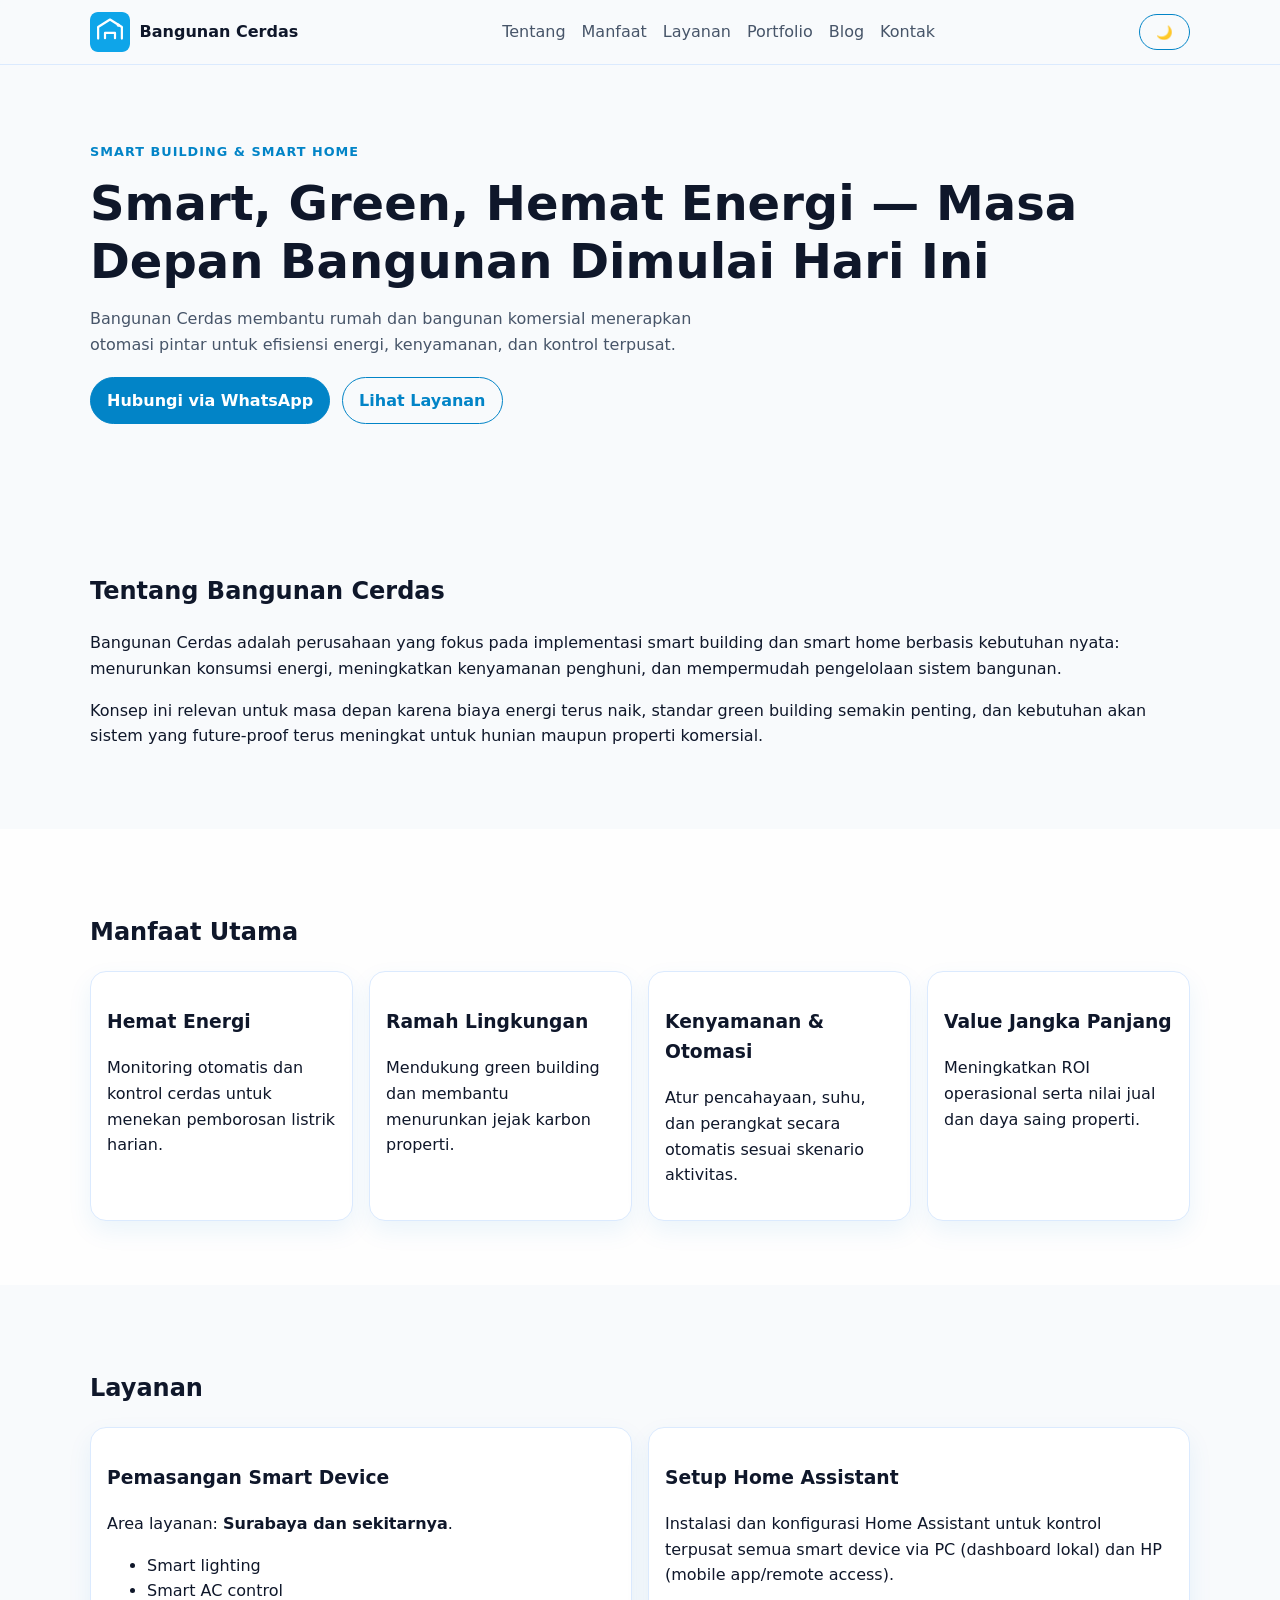
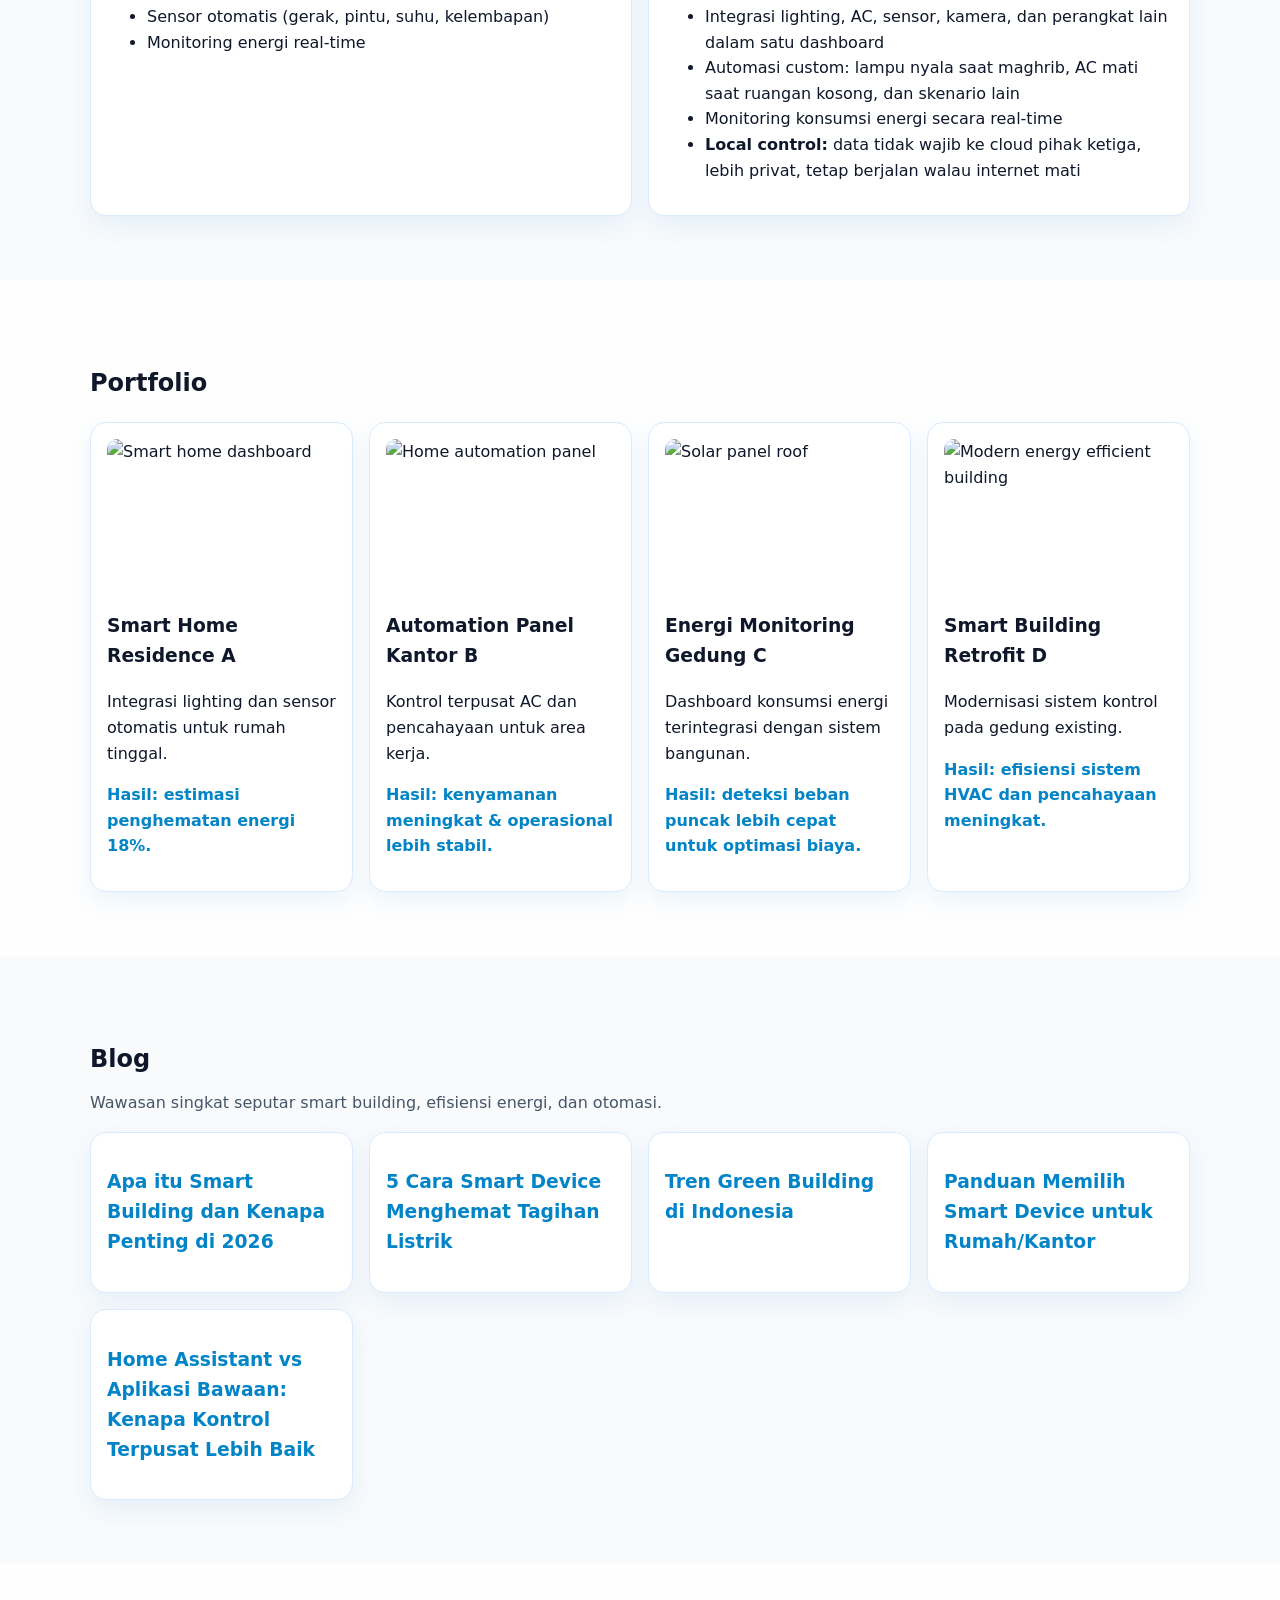
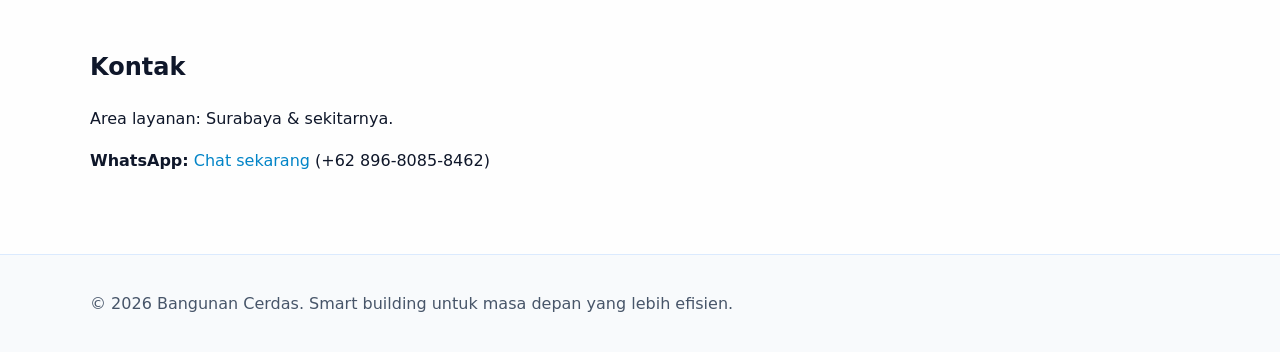
==== index.html @ 907cd24e "Build company profile website and deploy workflow" ====
<!doctype html>
<html lang="id" class="no-js">
<head>
  <meta charset="UTF-8" />
  <meta name="viewport" content="width=device-width, initial-scale=1.0" />
  <title>Bangunan Cerdas | Smart Building & Smart Home Surabaya</title>
  <meta name="description" content="Bangunan Cerdas membantu rumah dan bangunan di Surabaya lebih hemat energi dengan solusi smart building, smart home, dan Home Assistant." />
  <meta property="og:title" content="Bangunan Cerdas | Smart Building & Smart Home" />
  <meta property="og:description" content="Solusi smart building & smart home fokus efisiensi energi, otomasi, dan sustainability." />
  <meta property="og:type" content="website" />
  <meta property="og:url" content="https://bangunancerdas.github.io/" />
  <meta property="og:image" content="https://bangunancerdas.github.io/assets/logo/logo-light.svg" />
  <meta name="twitter:card" content="summary_large_image" />
  <meta name="theme-color" content="#0f172a" />
  <link rel="icon" type="image/svg+xml" href="/assets/logo/logo-light.svg" media="(prefers-color-scheme: light)" />
  <link rel="icon" type="image/svg+xml" href="/assets/logo/logo-dark.svg" media="(prefers-color-scheme: dark)" />
  <script>
    (function () {
      try {
        var stored = localStorage.getItem('theme');
        var prefersDark = window.matchMedia('(prefers-color-scheme: dark)').matches;
        var theme = stored || (prefersDark ? 'dark' : 'light');
        document.documentElement.classList.add('theme-' + theme);
      } catch (e) {
        document.documentElement.classList.add('theme-light');
      }
      document.documentElement.classList.remove('no-js');
    })();
  </script>
  <link rel="stylesheet" href="/styles.css" />
  <script type="application/ld+json">
  {
    "@context": "https://schema.org",
    "@type": "LocalBusiness",
    "name": "Bangunan Cerdas",
    "url": "https://bangunancerdas.github.io/",
    "image": "https://bangunancerdas.github.io/assets/logo/logo-light.svg",
    "description": "Jasa smart building dan smart home fokus efisiensi energi dan otomasi.",
    "areaServed": "Surabaya dan sekitarnya",
    "serviceType": ["Home Automation Installation", "Smart Building Consultation", "Home Assistant Setup"],
    "sameAs": []
  }
  </script>
</head>
<body>
  <header class="site-header">
    <div class="container nav-wrap">
      <a class="brand" href="#home" aria-label="Beranda Bangunan Cerdas">
        <img class="logo logo-light" src="/assets/logo/logo-light.svg" alt="Logo Bangunan Cerdas" width="40" height="40" loading="eager" />
        <img class="logo logo-dark" src="/assets/logo/logo-dark.svg" alt="Logo Bangunan Cerdas" width="40" height="40" loading="eager" />
        <span>Bangunan Cerdas</span>
      </a>
      <nav aria-label="Navigasi utama">
        <ul>
          <li><a href="#tentang">Tentang</a></li>
          <li><a href="#manfaat">Manfaat</a></li>
          <li><a href="#layanan">Layanan</a></li>
          <li><a href="#portfolio">Portfolio</a></li>
          <li><a href="#blog">Blog</a></li>
          <li><a href="#kontak">Kontak</a></li>
        </ul>
      </nav>
      <button id="theme-toggle" class="btn btn-outline" type="button" aria-label="Ubah mode warna">🌙</button>
    </div>
  </header>

  <main id="home">
    <section class="hero section">
      <div class="container">
        <p class="eyebrow">Smart Building & Smart Home</p>
        <h1>Smart, Green, Hemat Energi — Masa Depan Bangunan Dimulai Hari Ini</h1>
        <p class="lead">Bangunan Cerdas membantu rumah dan bangunan komersial menerapkan otomasi pintar untuk efisiensi energi, kenyamanan, dan kontrol terpusat.</p>
        <div class="cta-row">
          <a class="btn btn-primary" href="https://wa.me/6289680858462?text=Halo,%20saya%20tertarik%20dengan%20jasa%20smart%20device%20Bangunan%20Cerdas" target="_blank" rel="noopener noreferrer">Hubungi via WhatsApp</a>
          <a class="btn btn-outline" href="#layanan">Lihat Layanan</a>
        </div>
      </div>
    </section>

    <section id="tentang" class="section">
      <div class="container">
        <h2>Tentang Bangunan Cerdas</h2>
        <p>Bangunan Cerdas adalah perusahaan yang fokus pada implementasi smart building dan smart home berbasis kebutuhan nyata: menurunkan konsumsi energi, meningkatkan kenyamanan penghuni, dan mempermudah pengelolaan sistem bangunan.</p>
        <p>Konsep ini relevan untuk masa depan karena biaya energi terus naik, standar green building semakin penting, dan kebutuhan akan sistem yang future-proof terus meningkat untuk hunian maupun properti komersial.</p>
      </div>
    </section>

    <section id="manfaat" class="section alt">
      <div class="container">
        <h2>Manfaat Utama</h2>
        <div class="grid cards">
          <article class="card"><h3>Hemat Energi</h3><p>Monitoring otomatis dan kontrol cerdas untuk menekan pemborosan listrik harian.</p></article>
          <article class="card"><h3>Ramah Lingkungan</h3><p>Mendukung green building dan membantu menurunkan jejak karbon properti.</p></article>
          <article class="card"><h3>Kenyamanan & Otomasi</h3><p>Atur pencahayaan, suhu, dan perangkat secara otomatis sesuai skenario aktivitas.</p></article>
          <article class="card"><h3>Value Jangka Panjang</h3><p>Meningkatkan ROI operasional serta nilai jual dan daya saing properti.</p></article>
        </div>
      </div>
    </section>

    <section id="layanan" class="section">
      <div class="container">
        <h2>Layanan</h2>
        <div class="grid two-col">
          <article class="card">
            <h3>Pemasangan Smart Device</h3>
            <p>Area layanan: <strong>Surabaya dan sekitarnya</strong>.</p>
            <ul>
              <li>Smart lighting</li>
              <li>Smart AC control</li>
              <li>Sensor otomatis (gerak, pintu, suhu, kelembapan)</li>
              <li>Monitoring energi real-time</li>
            </ul>
          </article>
          <article class="card">
            <h3>Setup Home Assistant</h3>
            <p>Instalasi dan konfigurasi Home Assistant untuk kontrol terpusat semua smart device via PC (dashboard lokal) dan HP (mobile app/remote access).</p>
            <ul>
              <li>Integrasi lighting, AC, sensor, kamera, dan perangkat lain dalam satu dashboard</li>
              <li>Automasi custom: lampu nyala saat maghrib, AC mati saat ruangan kosong, dan skenario lain</li>
              <li>Monitoring konsumsi energi secara real-time</li>
              <li><strong>Local control:</strong> data tidak wajib ke cloud pihak ketiga, lebih privat, tetap berjalan walau internet mati</li>
            </ul>
          </article>
        </div>
      </div>
    </section>

    <section id="portfolio" class="section alt">
      <div class="container">
        <h2>Portfolio</h2>
        <div class="grid portfolio-grid">
          <!-- TODO: Ganti seluruh gambar placeholder Unsplash di section portfolio ini dengan foto project asli Bangunan Cerdas -->
          <article class="portfolio-item">
            <img src="https://images.unsplash.com/photo-1558002038-1055907df827?auto=format&fit=crop&w=900&q=70" alt="Smart home dashboard" loading="lazy" width="600" height="400" />
            <h3>Smart Home Residence A</h3>
            <p>Integrasi lighting dan sensor otomatis untuk rumah tinggal.</p>
            <p class="result">Hasil: estimasi penghematan energi 18%.</p>
          </article>
          <article class="portfolio-item">
            <img src="https://images.unsplash.com/photo-1556155092-490a1ba16284?auto=format&fit=crop&w=900&q=70" alt="Home automation panel" loading="lazy" width="600" height="400" />
            <h3>Automation Panel Kantor B</h3>
            <p>Kontrol terpusat AC dan pencahayaan untuk area kerja.</p>
            <p class="result">Hasil: kenyamanan meningkat & operasional lebih stabil.</p>
          </article>
          <article class="portfolio-item">
            <img src="https://images.unsplash.com/photo-1509391366360-2e959784a276?auto=format&fit=crop&w=900&q=70" alt="Solar panel roof" loading="lazy" width="600" height="400" />
            <h3>Energi Monitoring Gedung C</h3>
            <p>Dashboard konsumsi energi terintegrasi dengan sistem bangunan.</p>
            <p class="result">Hasil: deteksi beban puncak lebih cepat untuk optimasi biaya.</p>
          </article>
          <article class="portfolio-item">
            <img src="https://images.unsplash.com/photo-1486406146926-c627a92ad1ab?auto=format&fit=crop&w=900&q=70" alt="Modern energy efficient building" loading="lazy" width="600" height="400" />
            <h3>Smart Building Retrofit D</h3>
            <p>Modernisasi sistem kontrol pada gedung existing.</p>
            <p class="result">Hasil: efisiensi sistem HVAC dan pencahayaan meningkat.</p>
          </article>
        </div>
      </div>
    </section>

    <section id="blog" class="section">
      <div class="container">
        <h2>Blog</h2>
        <p class="lead-small">Wawasan singkat seputar smart building, efisiensi energi, dan otomasi.</p>
        <div class="grid cards">
          <article class="card"><h3><a href="/blog/apa-itu-smart-building-dan-kenapa-penting-di-2026.html">Apa itu Smart Building dan Kenapa Penting di 2026</a></h3></article>
          <article class="card"><h3><a href="/blog/5-cara-smart-device-menghemat-tagihan-listrik.html">5 Cara Smart Device Menghemat Tagihan Listrik</a></h3></article>
          <article class="card"><h3><a href="/blog/tren-green-building-di-indonesia.html">Tren Green Building di Indonesia</a></h3></article>
          <article class="card"><h3><a href="/blog/panduan-memilih-smart-device-untuk-rumah-kantor.html">Panduan Memilih Smart Device untuk Rumah/Kantor</a></h3></article>
          <article class="card"><h3><a href="/blog/home-assistant-vs-aplikasi-bawaan.html">Home Assistant vs Aplikasi Bawaan: Kenapa Kontrol Terpusat Lebih Baik</a></h3></article>
        </div>
      </div>
    </section>

    <section id="kontak" class="section alt">
      <div class="container">
        <h2>Kontak</h2>
        <p>Area layanan: Surabaya & sekitarnya.</p>
        <p><strong>WhatsApp:</strong> <a href="https://wa.me/6289680858462?text=Halo,%20saya%20tertarik%20dengan%20jasa%20smart%20device%20Bangunan%20Cerdas" target="_blank" rel="noopener noreferrer">Chat sekarang</a> (+62 896-8085-8462)</p>
      </div>
    </section>
  </main>

  <footer class="site-footer">
    <div class="container">
      <p>© <span id="year"></span> Bangunan Cerdas. Smart building untuk masa depan yang lebih efisien.</p>
    </div>
  </footer>

  <script src="/script.js" defer></script>
</body>
</html>
---- styles.css ----
:root {
  --bg: #f8fafc;
  --surface: #ffffff;
  --text: #0f172a;
  --muted: #475569;
  --primary: #0ea5e9;
  --primary-strong: #0284c7;
  --border: #dbeafe;
  --shadow: 0 10px 25px rgba(2, 132, 199, 0.08);
}

:root.theme-dark {
  --bg: #020617;
  --surface: #0f172a;
  --text: #e2e8f0;
  --muted: #94a3b8;
  --primary: #38bdf8;
  --primary-strong: #0ea5e9;
  --border: #1e293b;
  --shadow: 0 10px 25px rgba(15, 23, 42, 0.5);
}

* { box-sizing: border-box; }
html, body { margin: 0; padding: 0; }
html { scroll-behavior: smooth; }
body {
  font-family: Inter, system-ui, -apple-system, Segoe UI, Roboto, Helvetica, Arial, sans-serif;
  background: var(--bg);
  color: var(--text);
  line-height: 1.6;
  transition: background-color .25s ease, color .25s ease;
}
a { color: var(--primary-strong); text-decoration: none; }
a:hover { text-decoration: underline; }
.container { width: min(1100px, 92%); margin: 0 auto; }
.section { padding: 4rem 0; }
.section.alt { background: color-mix(in srgb, var(--surface) 80%, var(--bg) 20%); }

.site-header {
  position: sticky; top: 0; z-index: 10;
  background: color-mix(in srgb, var(--bg) 88%, transparent);
  backdrop-filter: blur(6px);
  border-bottom: 1px solid var(--border);
}
.nav-wrap { display: flex; align-items: center; justify-content: space-between; gap: 1rem; padding: .75rem 0; }
.brand { display: inline-flex; align-items: center; gap: .6rem; font-weight: 700; color: var(--text); }
.logo { display: none; border-radius: 8px; }
.theme-light .logo-light, .theme-dark .logo-dark { display: inline-block; }
nav ul { list-style: none; display: flex; gap: 1rem; margin: 0; padding: 0; flex-wrap: wrap; }
nav a { color: var(--muted); font-weight: 500; }

.hero h1 { font-size: clamp(1.8rem, 4vw, 3rem); line-height: 1.2; margin: .5rem 0 1rem; }
.lead { color: var(--muted); max-width: 65ch; }
.lead-small { color: var(--muted); margin-top: -.5rem; }
.eyebrow { color: var(--primary-strong); text-transform: uppercase; letter-spacing: .08em; font-size: .8rem; font-weight: 700; }

.grid { display: grid; gap: 1rem; }
.cards { grid-template-columns: repeat(auto-fit, minmax(220px, 1fr)); }
.two-col { grid-template-columns: repeat(auto-fit, minmax(260px, 1fr)); }
.portfolio-grid { grid-template-columns: repeat(auto-fit, minmax(230px, 1fr)); }

.card, .portfolio-item {
  background: var(--surface);
  border: 1px solid var(--border);
  border-radius: 16px;
  padding: 1rem;
  box-shadow: var(--shadow);
}
.portfolio-item img {
  width: 100%; height: auto; border-radius: 10px; display: block; margin-bottom: .8rem;
}
.result { color: var(--primary-strong); font-weight: 600; }

.cta-row { display: flex; gap: .75rem; flex-wrap: wrap; margin-top: 1.25rem; }
.btn {
  border: 1px solid var(--primary-strong);
  border-radius: 999px;
  padding: .6rem 1rem;
  font-weight: 600;
  cursor: pointer;
}
.btn-primary { background: var(--primary-strong); color: white; }
.btn-outline { background: transparent; color: var(--primary-strong); }

.contact-form { display: grid; gap: .75rem; max-width: 540px; margin-top: 1rem; }
.contact-form label { display: grid; gap: .35rem; color: var(--muted); }
input, textarea {
  width: 100%;
  border: 1px solid var(--border);
  background: var(--surface);
  color: var(--text);
  border-radius: 10px;
  padding: .65rem .75rem;
}

.site-footer { border-top: 1px solid var(--border); padding: 1.25rem 0; color: var(--muted); }

@media (max-width: 820px) {
  nav { display: none; }
}

@media (prefers-reduced-motion: reduce) {
  *, *::before, *::after { animation: none !important; transition: none !important; }
}
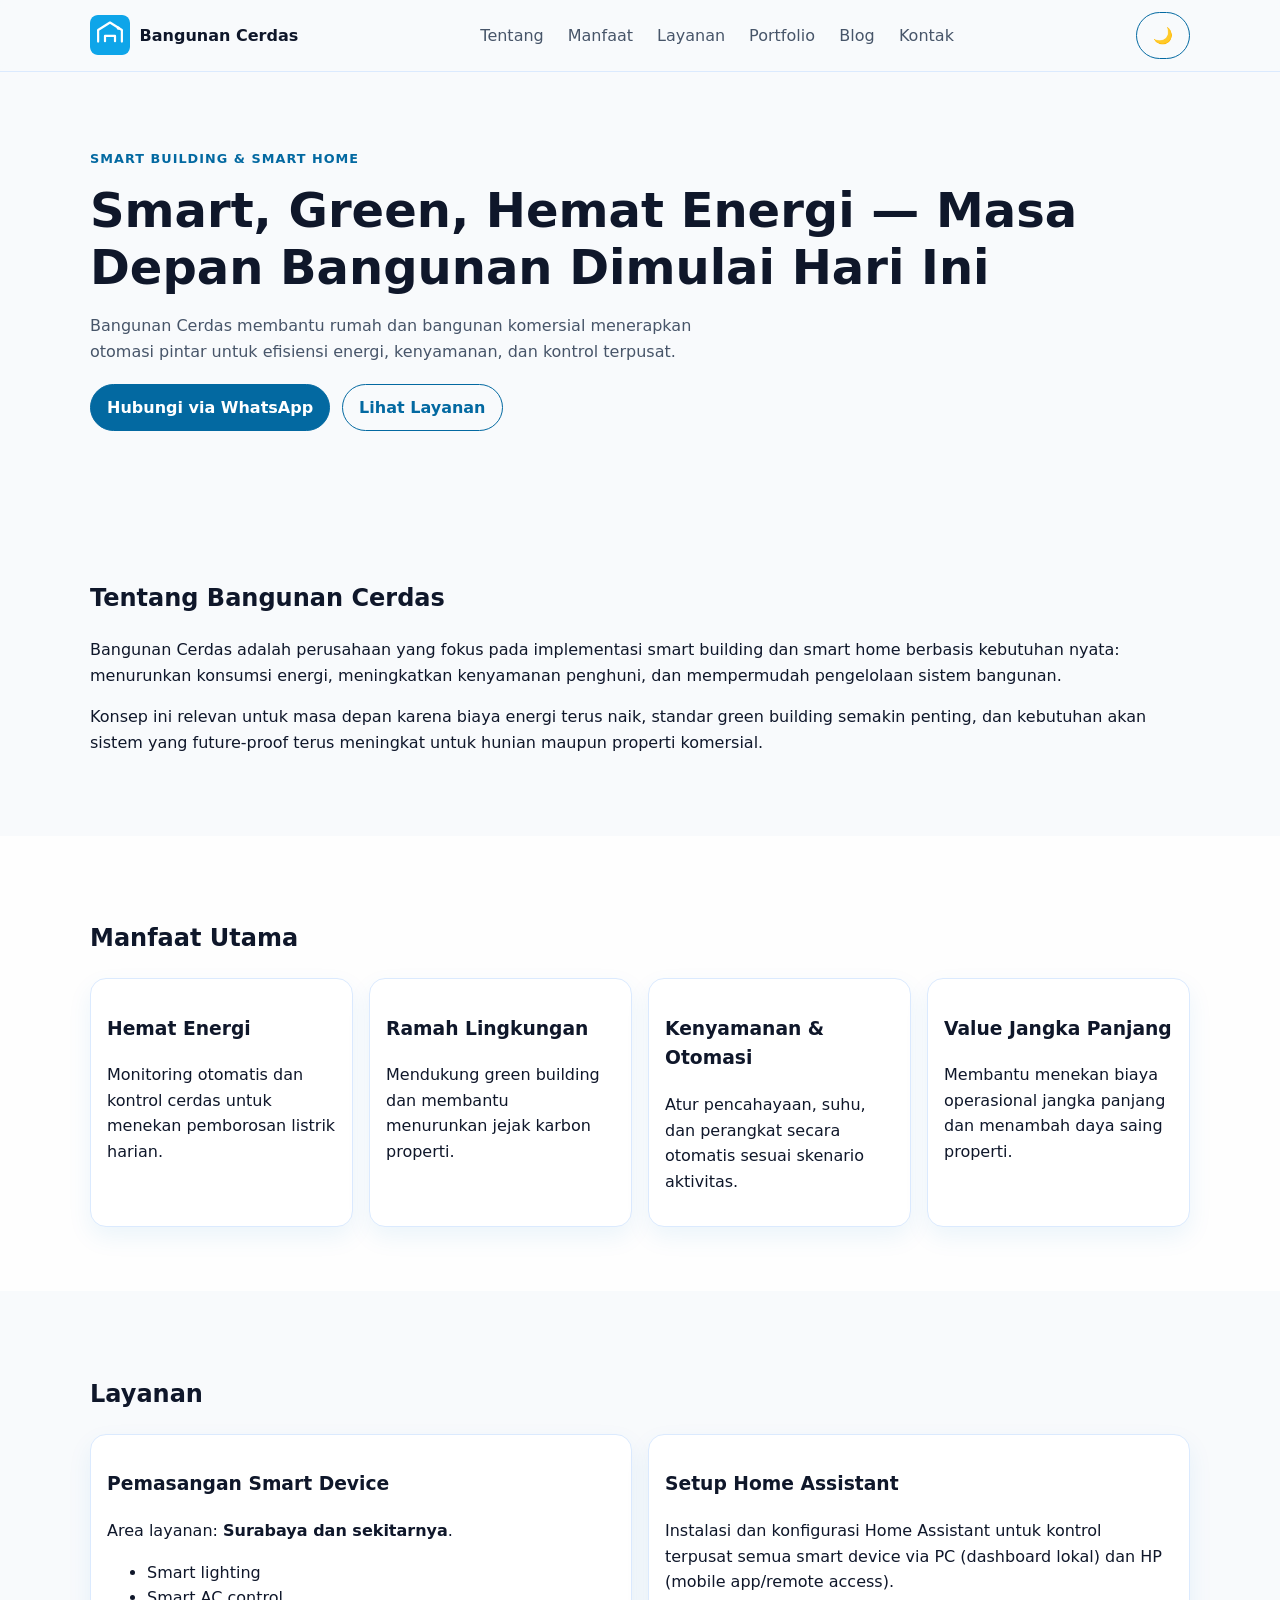
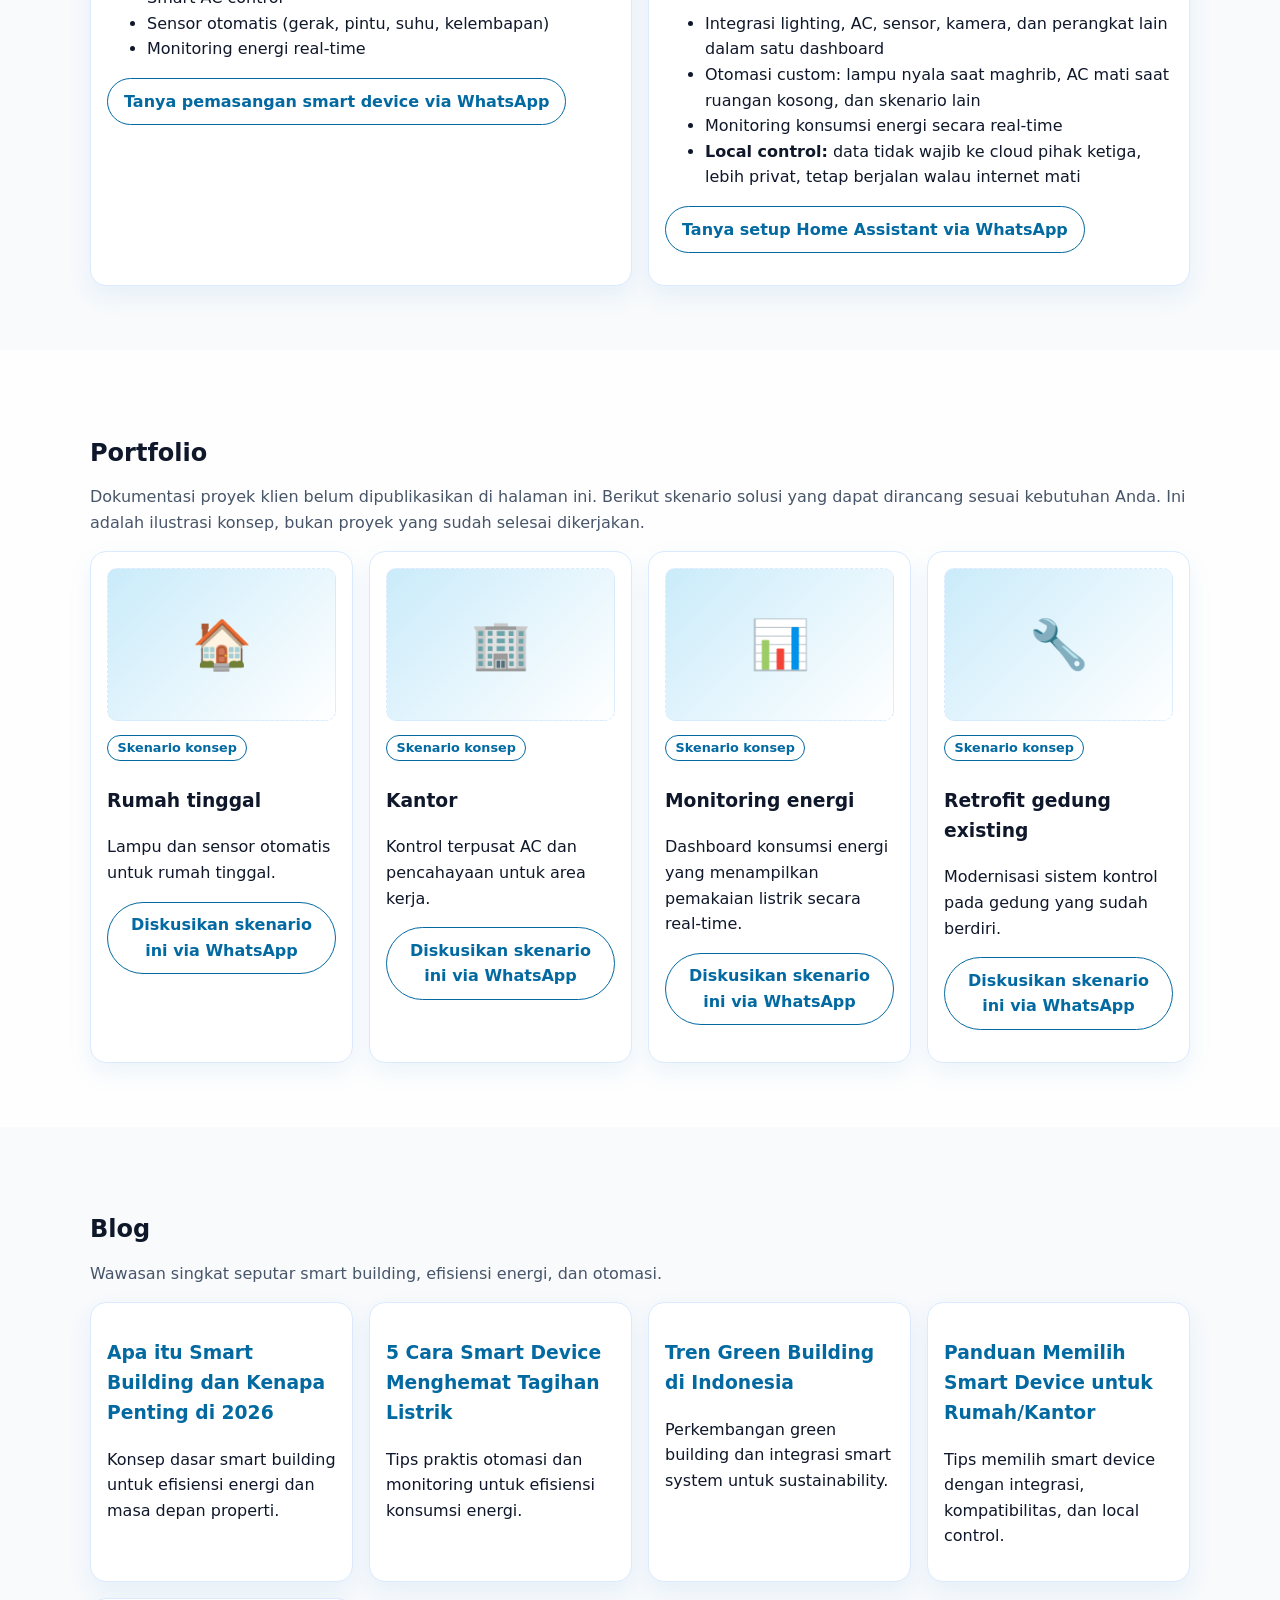
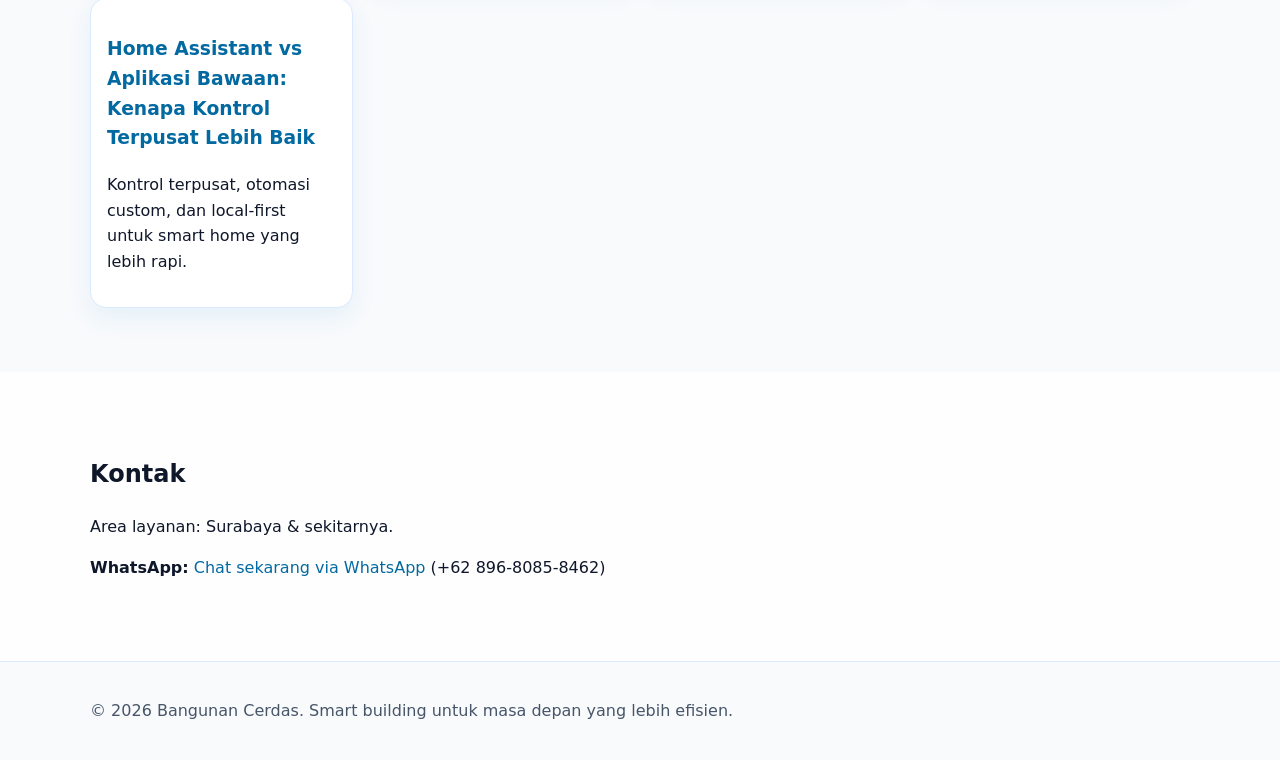
==== commit 1e57167c: "fix: remove misleading portfolio claims and improve CTAs and metadata Replace fabricated portfolio e" ====
--- a/index.html
+++ b/index.html
@@ -8,22 +8,29 @@
   <meta property="og:title" content="Bangunan Cerdas | Smart Building & Smart Home" />
   <meta property="og:description" content="Solusi smart building & smart home fokus efisiensi energi, otomasi, dan sustainability." />
   <meta property="og:type" content="website" />
+  <meta property="og:site_name" content="Bangunan Cerdas" />
+  <meta property="og:locale" content="id_ID" />
   <meta property="og:url" content="https://bangunancerdas.github.io/" />
-  <meta property="og:image" content="https://bangunancerdas.github.io/assets/logo/logo-light.svg" />
+  <meta property="og:image" content="https://bangunancerdas.github.io/assets/og-image.png" />
+  <meta property="og:image:width" content="1200" />
+  <meta property="og:image:height" content="630" />
+  <meta property="og:image:alt" content="Logo dan nama Bangunan Cerdas: smart building dan smart home" />
   <meta name="twitter:card" content="summary_large_image" />
   <meta name="theme-color" content="#0f172a" />
+  <link rel="canonical" href="https://bangunancerdas.github.io/" />
   <link rel="icon" type="image/svg+xml" href="/assets/logo/logo-light.svg" media="(prefers-color-scheme: light)" />
   <link rel="icon" type="image/svg+xml" href="/assets/logo/logo-dark.svg" media="(prefers-color-scheme: dark)" />
   <script>
     (function () {
-      try {
-        var stored = localStorage.getItem('theme');
-        var prefersDark = window.matchMedia('(prefers-color-scheme: dark)').matches;
-        var theme = stored || (prefersDark ? 'dark' : 'light');
-        document.documentElement.classList.add('theme-' + theme);
-      } catch (e) {
-        document.documentElement.classList.add('theme-light');
+      var theme = 'light';
+      var stored = null;
+      try { stored = localStorage.getItem('theme'); } catch (e) {}
+      if (stored === 'light' || stored === 'dark') {
+        theme = stored;
+      } else {
+        try { if (window.matchMedia('(prefers-color-scheme: dark)').matches) theme = 'dark'; } catch (e) {}
       }
+      document.documentElement.classList.add('theme-' + theme);
       document.documentElement.classList.remove('no-js');
     })();
   </script>
@@ -34,7 +41,9 @@
     "@type": "LocalBusiness",
     "name": "Bangunan Cerdas",
     "url": "https://bangunancerdas.github.io/",
-    "image": "https://bangunancerdas.github.io/assets/logo/logo-light.svg",
+    "image": "https://bangunancerdas.github.io/assets/og-image.png",
+    "logo": "https://bangunancerdas.github.io/assets/logo/logo-light.svg",
+    "telephone": "+6289680858462",
     "description": "Jasa smart building dan smart home fokus efisiensi energi dan otomasi.",
     "areaServed": "Surabaya dan sekitarnya",
     "serviceType": ["Home Automation Installation", "Smart Building Consultation", "Home Assistant Setup"],
@@ -71,7 +80,7 @@
         <h1>Smart, Green, Hemat Energi — Masa Depan Bangunan Dimulai Hari Ini</h1>
         <p class="lead">Bangunan Cerdas membantu rumah dan bangunan komersial menerapkan otomasi pintar untuk efisiensi energi, kenyamanan, dan kontrol terpusat.</p>
         <div class="cta-row">
-          <a class="btn btn-primary" href="https://wa.me/6289680858462?text=Halo,%20saya%20tertarik%20dengan%20jasa%20smart%20device%20Bangunan%20Cerdas" target="_blank" rel="noopener noreferrer">Hubungi via WhatsApp</a>
+          <a class="btn btn-primary" href="https://wa.me/6289680858462?text=Halo%20Bangunan%20Cerdas%2C%20saya%20ingin%20konsultasi%20tentang%20smart%20home%20atau%20smart%20building." target="_blank" rel="noopener noreferrer" data-track="whatsapp_click" data-cta-id="hero">Hubungi via WhatsApp</a>
           <a class="btn btn-outline" href="#layanan">Lihat Layanan</a>
         </div>
       </div>
@@ -92,7 +101,7 @@
           <article class="card"><h3>Hemat Energi</h3><p>Monitoring otomatis dan kontrol cerdas untuk menekan pemborosan listrik harian.</p></article>
           <article class="card"><h3>Ramah Lingkungan</h3><p>Mendukung green building dan membantu menurunkan jejak karbon properti.</p></article>
           <article class="card"><h3>Kenyamanan & Otomasi</h3><p>Atur pencahayaan, suhu, dan perangkat secara otomatis sesuai skenario aktivitas.</p></article>
-          <article class="card"><h3>Value Jangka Panjang</h3><p>Meningkatkan ROI operasional serta nilai jual dan daya saing properti.</p></article>
+          <article class="card"><h3>Value Jangka Panjang</h3><p>Membantu menekan biaya operasional jangka panjang dan menambah daya saing properti.</p></article>
         </div>
       </div>
     </section>
@@ -110,16 +119,18 @@
               <li>Sensor otomatis (gerak, pintu, suhu, kelembapan)</li>
               <li>Monitoring energi real-time</li>
             </ul>
+            <p><a class="btn btn-outline" href="https://wa.me/6289680858462?text=Halo%20Bangunan%20Cerdas%2C%20saya%20ingin%20bertanya%20tentang%20layanan%20pemasangan%20smart%20device." target="_blank" rel="noopener noreferrer" aria-label="Tanya pemasangan smart device via WhatsApp" data-track="service_cta_click" data-cta-id="service-smart-device">Tanya pemasangan smart device via WhatsApp</a></p>
           </article>
           <article class="card">
             <h3>Setup Home Assistant</h3>
             <p>Instalasi dan konfigurasi Home Assistant untuk kontrol terpusat semua smart device via PC (dashboard lokal) dan HP (mobile app/remote access).</p>
             <ul>
               <li>Integrasi lighting, AC, sensor, kamera, dan perangkat lain dalam satu dashboard</li>
-              <li>Automasi custom: lampu nyala saat maghrib, AC mati saat ruangan kosong, dan skenario lain</li>
+              <li>Otomasi custom: lampu nyala saat maghrib, AC mati saat ruangan kosong, dan skenario lain</li>
               <li>Monitoring konsumsi energi secara real-time</li>
               <li><strong>Local control:</strong> data tidak wajib ke cloud pihak ketiga, lebih privat, tetap berjalan walau internet mati</li>
             </ul>
+            <p><a class="btn btn-outline" href="https://wa.me/6289680858462?text=Halo%20Bangunan%20Cerdas%2C%20saya%20ingin%20bertanya%20tentang%20layanan%20setup%20Home%20Assistant." target="_blank" rel="noopener noreferrer" aria-label="Tanya setup Home Assistant via WhatsApp" data-track="service_cta_click" data-cta-id="service-home-assistant">Tanya setup Home Assistant via WhatsApp</a></p>
           </article>
         </div>
       </div>
@@ -128,31 +139,35 @@
     <section id="portfolio" class="section alt">
       <div class="container">
         <h2>Portfolio</h2>
+        <p class="lead-small">Dokumentasi proyek klien belum dipublikasikan di halaman ini. Berikut skenario solusi yang dapat dirancang sesuai kebutuhan Anda. Ini adalah ilustrasi konsep, bukan proyek yang sudah selesai dikerjakan.</p>
         <div class="grid portfolio-grid">
-          <!-- TODO: Ganti seluruh gambar placeholder Unsplash di section portfolio ini dengan foto project asli Bangunan Cerdas -->
-          <article class="portfolio-item">
-            <img src="https://images.unsplash.com/photo-1558002038-1055907df827?auto=format&fit=crop&w=900&q=70" alt="Smart home dashboard" loading="lazy" width="600" height="400" />
-            <h3>Smart Home Residence A</h3>
-            <p>Integrasi lighting dan sensor otomatis untuk rumah tinggal.</p>
-            <p class="result">Hasil: estimasi penghematan energi 18%.</p>
-          </article>
-          <article class="portfolio-item">
-            <img src="https://images.unsplash.com/photo-1556155092-490a1ba16284?auto=format&fit=crop&w=900&q=70" alt="Home automation panel" loading="lazy" width="600" height="400" />
-            <h3>Automation Panel Kantor B</h3>
+          <article class="portfolio-item" data-kind="concept">
+            <div class="portfolio-visual" aria-hidden="true">🏠</div>
+            <p class="badge">Skenario konsep</p>
+            <h3>Rumah tinggal</h3>
+            <p>Lampu dan sensor otomatis untuk rumah tinggal.</p>
+            <p><a class="btn btn-outline" href="https://wa.me/6289680858462?text=Halo%20Bangunan%20Cerdas%2C%20saya%20tertarik%20dengan%20skenario%20solusi%20rumah%20tinggal%3A%20lampu%20dan%20sensor%20otomatis." target="_blank" rel="noopener noreferrer" aria-label="Diskusikan skenario ini via WhatsApp: rumah tinggal" data-track="portfolio_click" data-cta-id="portfolio-rumah-tinggal">Diskusikan skenario ini via WhatsApp</a></p>
+          </article>
+          <article class="portfolio-item" data-kind="concept">
+            <div class="portfolio-visual" aria-hidden="true">🏢</div>
+            <p class="badge">Skenario konsep</p>
+            <h3>Kantor</h3>
             <p>Kontrol terpusat AC dan pencahayaan untuk area kerja.</p>
-            <p class="result">Hasil: kenyamanan meningkat & operasional lebih stabil.</p>
-          </article>
-          <article class="portfolio-item">
-            <img src="https://images.unsplash.com/photo-1509391366360-2e959784a276?auto=format&fit=crop&w=900&q=70" alt="Solar panel roof" loading="lazy" width="600" height="400" />
-            <h3>Energi Monitoring Gedung C</h3>
-            <p>Dashboard konsumsi energi terintegrasi dengan sistem bangunan.</p>
-            <p class="result">Hasil: deteksi beban puncak lebih cepat untuk optimasi biaya.</p>
-          </article>
-          <article class="portfolio-item">
-            <img src="https://images.unsplash.com/photo-1486406146926-c627a92ad1ab?auto=format&fit=crop&w=900&q=70" alt="Modern energy efficient building" loading="lazy" width="600" height="400" />
-            <h3>Smart Building Retrofit D</h3>
-            <p>Modernisasi sistem kontrol pada gedung existing.</p>
-            <p class="result">Hasil: efisiensi sistem HVAC dan pencahayaan meningkat.</p>
+            <p><a class="btn btn-outline" href="https://wa.me/6289680858462?text=Halo%20Bangunan%20Cerdas%2C%20saya%20tertarik%20dengan%20skenario%20solusi%20kantor%3A%20kontrol%20AC%20dan%20pencahayaan%20terpusat." target="_blank" rel="noopener noreferrer" aria-label="Diskusikan skenario ini via WhatsApp: kantor" data-track="portfolio_click" data-cta-id="portfolio-kantor">Diskusikan skenario ini via WhatsApp</a></p>
+          </article>
+          <article class="portfolio-item" data-kind="concept">
+            <div class="portfolio-visual" aria-hidden="true">📊</div>
+            <p class="badge">Skenario konsep</p>
+            <h3>Monitoring energi</h3>
+            <p>Dashboard konsumsi energi yang menampilkan pemakaian listrik secara real-time.</p>
+            <p><a class="btn btn-outline" href="https://wa.me/6289680858462?text=Halo%20Bangunan%20Cerdas%2C%20saya%20tertarik%20dengan%20skenario%20solusi%20monitoring%20energi." target="_blank" rel="noopener noreferrer" aria-label="Diskusikan skenario ini via WhatsApp: monitoring energi" data-track="portfolio_click" data-cta-id="portfolio-monitoring-energi">Diskusikan skenario ini via WhatsApp</a></p>
+          </article>
+          <article class="portfolio-item" data-kind="concept">
+            <div class="portfolio-visual" aria-hidden="true">🔧</div>
+            <p class="badge">Skenario konsep</p>
+            <h3>Retrofit gedung existing</h3>
+            <p>Modernisasi sistem kontrol pada gedung yang sudah berdiri.</p>
+            <p><a class="btn btn-outline" href="https://wa.me/6289680858462?text=Halo%20Bangunan%20Cerdas%2C%20saya%20tertarik%20dengan%20skenario%20solusi%20retrofit%20sistem%20kontrol%20gedung%20existing." target="_blank" rel="noopener noreferrer" aria-label="Diskusikan skenario ini via WhatsApp: retrofit gedung" data-track="portfolio_click" data-cta-id="portfolio-retrofit">Diskusikan skenario ini via WhatsApp</a></p>
           </article>
         </div>
       </div>
@@ -163,11 +178,11 @@
         <h2>Blog</h2>
         <p class="lead-small">Wawasan singkat seputar smart building, efisiensi energi, dan otomasi.</p>
         <div class="grid cards">
-          <article class="card"><h3><a href="/blog/apa-itu-smart-building-dan-kenapa-penting-di-2026.html">Apa itu Smart Building dan Kenapa Penting di 2026</a></h3></article>
-          <article class="card"><h3><a href="/blog/5-cara-smart-device-menghemat-tagihan-listrik.html">5 Cara Smart Device Menghemat Tagihan Listrik</a></h3></article>
-          <article class="card"><h3><a href="/blog/tren-green-building-di-indonesia.html">Tren Green Building di Indonesia</a></h3></article>
-          <article class="card"><h3><a href="/blog/panduan-memilih-smart-device-untuk-rumah-kantor.html">Panduan Memilih Smart Device untuk Rumah/Kantor</a></h3></article>
-          <article class="card"><h3><a href="/blog/home-assistant-vs-aplikasi-bawaan.html">Home Assistant vs Aplikasi Bawaan: Kenapa Kontrol Terpusat Lebih Baik</a></h3></article>
+          <article class="card"><h3><a href="/blog/apa-itu-smart-building-dan-kenapa-penting-di-2026.html">Apa itu Smart Building dan Kenapa Penting di 2026</a></h3><p>Konsep dasar smart building untuk efisiensi energi dan masa depan properti.</p></article>
+          <article class="card"><h3><a href="/blog/5-cara-smart-device-menghemat-tagihan-listrik.html">5 Cara Smart Device Menghemat Tagihan Listrik</a></h3><p>Tips praktis otomasi dan monitoring untuk efisiensi konsumsi energi.</p></article>
+          <article class="card"><h3><a href="/blog/tren-green-building-di-indonesia.html">Tren Green Building di Indonesia</a></h3><p>Perkembangan green building dan integrasi smart system untuk sustainability.</p></article>
+          <article class="card"><h3><a href="/blog/panduan-memilih-smart-device-untuk-rumah-kantor.html">Panduan Memilih Smart Device untuk Rumah/Kantor</a></h3><p>Tips memilih smart device dengan integrasi, kompatibilitas, dan local control.</p></article>
+          <article class="card"><h3><a href="/blog/home-assistant-vs-aplikasi-bawaan.html">Home Assistant vs Aplikasi Bawaan: Kenapa Kontrol Terpusat Lebih Baik</a></h3><p>Kontrol terpusat, otomasi custom, dan local-first untuk smart home yang lebih rapi.</p></article>
         </div>
       </div>
     </section>
@@ -176,7 +191,7 @@
       <div class="container">
         <h2>Kontak</h2>
         <p>Area layanan: Surabaya & sekitarnya.</p>
-        <p><strong>WhatsApp:</strong> <a href="https://wa.me/6289680858462?text=Halo,%20saya%20tertarik%20dengan%20jasa%20smart%20device%20Bangunan%20Cerdas" target="_blank" rel="noopener noreferrer">Chat sekarang</a> (+62 896-8085-8462)</p>
+        <p><strong>WhatsApp:</strong> <a href="https://wa.me/6289680858462?text=Halo%20Bangunan%20Cerdas%2C%20saya%20ingin%20berdiskusi%20tentang%20kebutuhan%20smart%20home%20atau%20smart%20building%20saya." target="_blank" rel="noopener noreferrer" aria-label="Chat sekarang via WhatsApp" data-track="whatsapp_click" data-cta-id="contact">Chat sekarang via WhatsApp</a> (+62 896-8085-8462)</p>
       </div>
     </section>
   </main>
@@ -188,5 +203,6 @@
   </footer>
 
   <script src="/script.js" defer></script>
+  <script src="/analytics.js" defer></script>
 </body>
 </html>
--- a/styles.css
+++ b/styles.css
@@ -4,7 +4,8 @@
   --text: #0f172a;
   --muted: #475569;
   --primary: #0ea5e9;
-  --primary-strong: #0284c7;
+  --primary-strong: #0369a1;
+  --btn-text: #ffffff;
   --border: #dbeafe;
   --shadow: 0 10px 25px rgba(2, 132, 199, 0.08);
 }
@@ -15,14 +16,15 @@
   --text: #e2e8f0;
   --muted: #94a3b8;
   --primary: #38bdf8;
-  --primary-strong: #0ea5e9;
+  --primary-strong: #38bdf8;
+  --btn-text: #0f172a;
   --border: #1e293b;
   --shadow: 0 10px 25px rgba(15, 23, 42, 0.5);
 }
 
 * { box-sizing: border-box; }
 html, body { margin: 0; padding: 0; }
-html { scroll-behavior: smooth; }
+html { scroll-behavior: smooth; scroll-padding-top: 5rem; }
 body {
   font-family: Inter, system-ui, -apple-system, Segoe UI, Roboto, Helvetica, Arial, sans-serif;
   background: var(--bg);
@@ -45,9 +47,10 @@
 .nav-wrap { display: flex; align-items: center; justify-content: space-between; gap: 1rem; padding: .75rem 0; }
 .brand { display: inline-flex; align-items: center; gap: .6rem; font-weight: 700; color: var(--text); }
 .logo { display: none; border-radius: 8px; }
-.theme-light .logo-light, .theme-dark .logo-dark { display: inline-block; }
+.theme-light .logo-light, .theme-dark .logo-dark, .no-js .logo-light { display: inline-block; }
 nav ul { list-style: none; display: flex; gap: 1rem; margin: 0; padding: 0; flex-wrap: wrap; }
-nav a { color: var(--muted); font-weight: 500; }
+nav a { color: var(--muted); font-weight: 500; display: inline-flex; align-items: center; min-height: 44px; min-width: 44px; justify-content: center; padding: 0 .25rem; }
+.brand { min-height: 44px; }
 
 .hero h1 { font-size: clamp(1.8rem, 4vw, 3rem); line-height: 1.2; margin: .5rem 0 1rem; }
 .lead { color: var(--muted); max-width: 65ch; }
@@ -69,17 +72,31 @@
 .portfolio-item img {
   width: 100%; height: auto; border-radius: 10px; display: block; margin-bottom: .8rem;
 }
-.result { color: var(--primary-strong); font-weight: 600; }
+.portfolio-visual {
+  display: grid; place-items: center; aspect-ratio: 3 / 2; margin-bottom: .8rem;
+  font-size: 3rem; border-radius: 10px;
+  background: linear-gradient(135deg, color-mix(in srgb, var(--primary) 22%, var(--surface)), var(--surface));
+  border: 1px dashed var(--border);
+}
+.badge {
+  display: inline-block; margin: 0 0 .4rem; padding: .1rem .6rem; border-radius: 999px;
+  border: 1px solid var(--primary-strong); color: var(--primary-strong);
+  font-size: .8rem; font-weight: 700;
+}
 
 .cta-row { display: flex; gap: .75rem; flex-wrap: wrap; margin-top: 1.25rem; }
 .btn {
+  display: inline-flex; align-items: center; justify-content: center; text-align: center;
+  min-height: 44px; min-width: 44px;
   border: 1px solid var(--primary-strong);
   border-radius: 999px;
   padding: .6rem 1rem;
+  font: inherit;
   font-weight: 600;
   cursor: pointer;
 }
-.btn-primary { background: var(--primary-strong); color: white; }
+.btn:hover { text-decoration: none; }
+.btn-primary { background: var(--primary-strong); color: var(--btn-text); }
 .btn-outline { background: transparent; color: var(--primary-strong); }
 
 .contact-form { display: grid; gap: .75rem; max-width: 540px; margin-top: 1rem; }
@@ -95,8 +112,20 @@
 
 .site-footer { border-top: 1px solid var(--border); padding: 1.25rem 0; color: var(--muted); }
 
+a:focus-visible, button:focus-visible, input:focus-visible, textarea:focus-visible {
+  outline: 3px solid var(--primary-strong);
+  outline-offset: 2px;
+}
+.card, .portfolio-item { overflow-wrap: anywhere; }
+
 @media (max-width: 820px) {
-  nav { display: none; }
+  html { scroll-padding-top: 1rem; }
+  .site-header { position: static; }
+  .nav-wrap { flex-wrap: wrap; }
+  nav { order: 3; width: 100%; }
+  nav ul { flex-wrap: nowrap; overflow-x: auto; gap: .5rem; padding-bottom: .25rem; }
+  nav a { white-space: nowrap; padding: 0 .5rem; }
+  .section { padding: 2.5rem 0; }
 }
 
 @media (prefers-reduced-motion: reduce) {
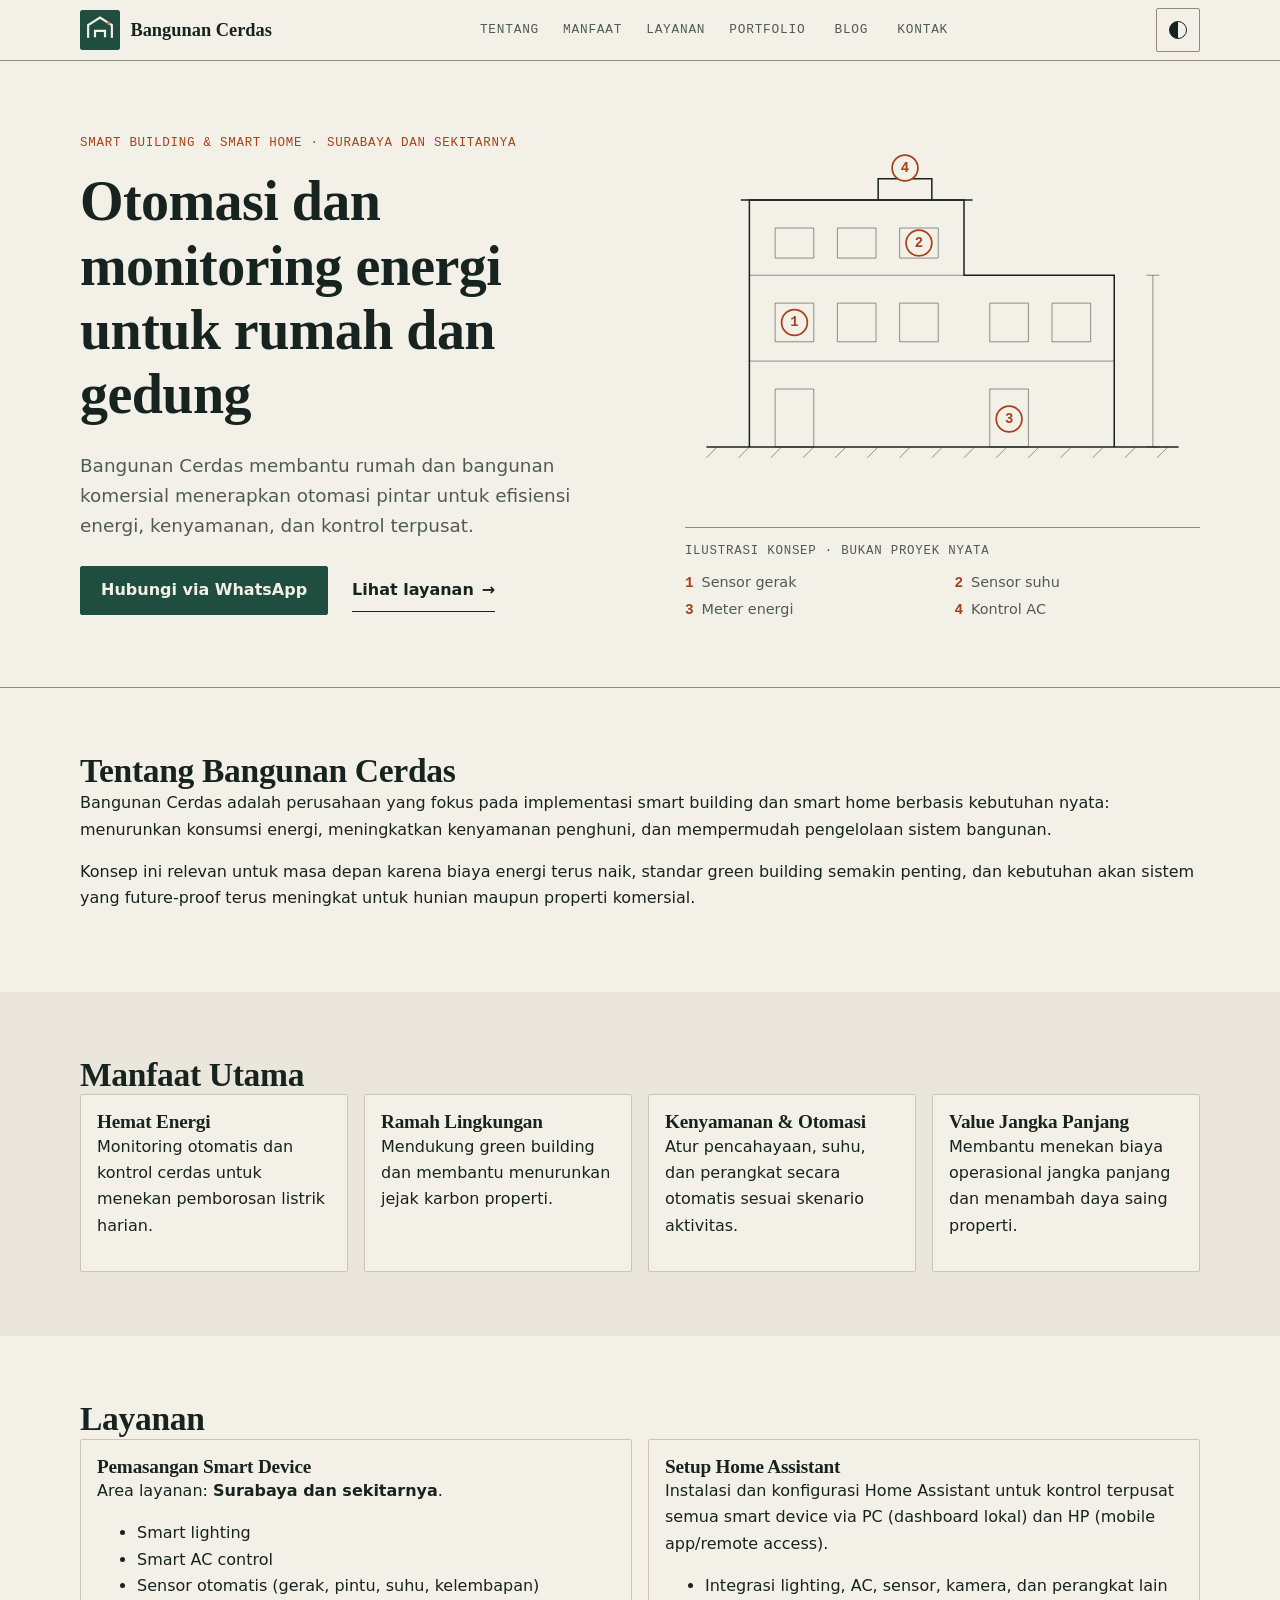
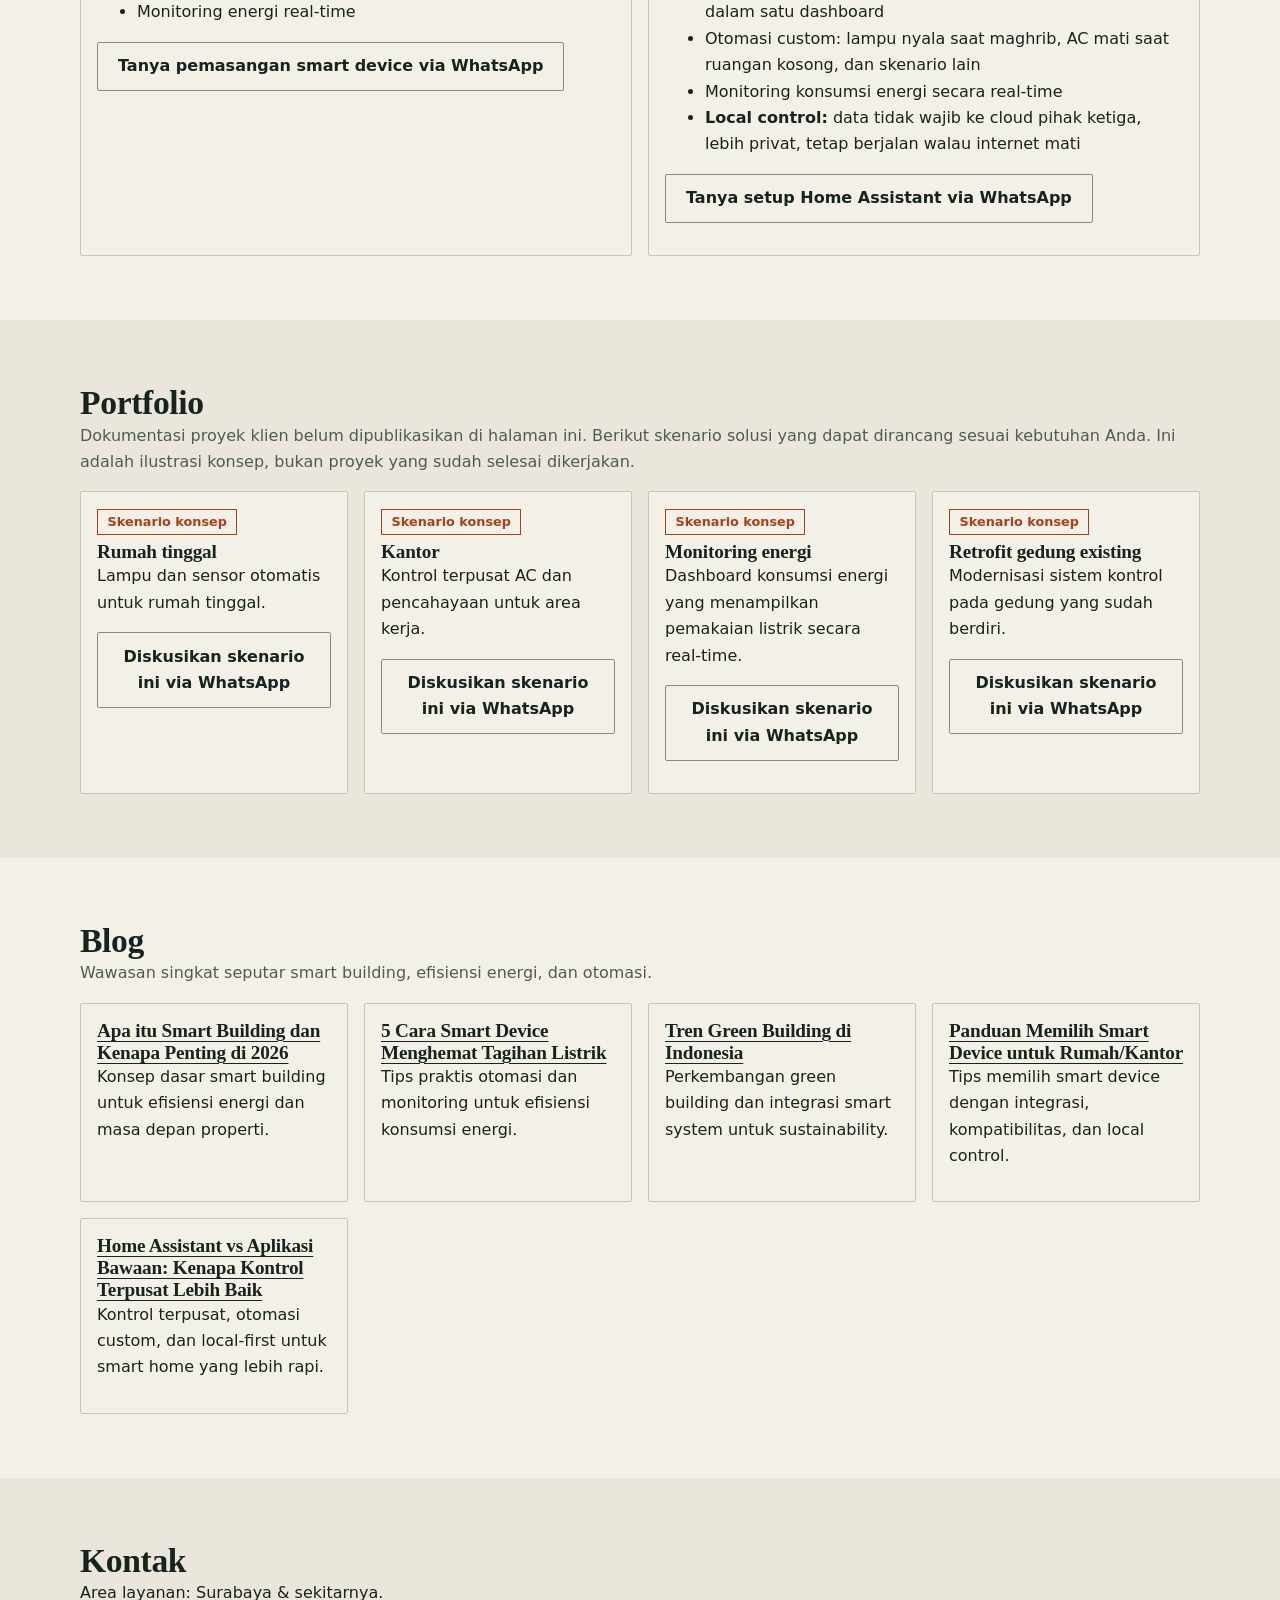
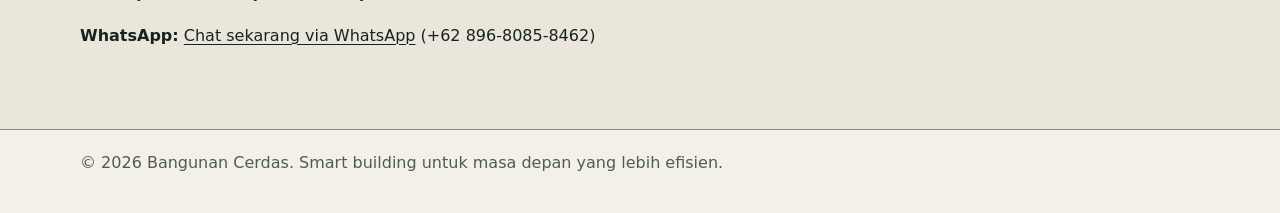
==== commit 047c1231: "feat: introduce technical-drawing visual identity and new hero New design tokens (paper/ink/copper)," ====
--- a/index.html
+++ b/index.html
@@ -16,7 +16,7 @@
   <meta property="og:image:height" content="630" />
   <meta property="og:image:alt" content="Logo dan nama Bangunan Cerdas: smart building dan smart home" />
   <meta name="twitter:card" content="summary_large_image" />
-  <meta name="theme-color" content="#0f172a" />
+  <meta name="theme-color" content="#17231f" />
   <link rel="canonical" href="https://bangunancerdas.github.io/" />
   <link rel="icon" type="image/svg+xml" href="/assets/logo/logo-light.svg" media="(prefers-color-scheme: light)" />
   <link rel="icon" type="image/svg+xml" href="/assets/logo/logo-dark.svg" media="(prefers-color-scheme: dark)" />
@@ -69,20 +69,57 @@
           <li><a href="#kontak">Kontak</a></li>
         </ul>
       </nav>
-      <button id="theme-toggle" class="btn btn-outline" type="button" aria-label="Ubah mode warna">🌙</button>
+      <button id="theme-toggle" class="btn btn-outline" type="button" aria-label="Ubah mode warna"></button>
     </div>
   </header>
 
   <main id="home">
-    <section class="hero section">
-      <div class="container">
-        <p class="eyebrow">Smart Building & Smart Home</p>
-        <h1>Smart, Green, Hemat Energi — Masa Depan Bangunan Dimulai Hari Ini</h1>
-        <p class="lead">Bangunan Cerdas membantu rumah dan bangunan komersial menerapkan otomasi pintar untuk efisiensi energi, kenyamanan, dan kontrol terpusat.</p>
-        <div class="cta-row">
-          <a class="btn btn-primary" href="https://wa.me/6289680858462?text=Halo%20Bangunan%20Cerdas%2C%20saya%20ingin%20konsultasi%20tentang%20smart%20home%20atau%20smart%20building." target="_blank" rel="noopener noreferrer" data-track="whatsapp_click" data-cta-id="hero">Hubungi via WhatsApp</a>
-          <a class="btn btn-outline" href="#layanan">Lihat Layanan</a>
-        </div>
+    <section class="hero" aria-labelledby="judul-utama">
+      <div class="container hero-grid">
+        <div class="hero-copy">
+          <p class="kicker">Smart building &amp; smart home · Surabaya dan sekitarnya</p>
+          <h1 id="judul-utama">Otomasi dan monitoring energi untuk rumah dan gedung</h1>
+          <p class="lead">Bangunan Cerdas membantu rumah dan bangunan komersial menerapkan otomasi pintar untuk efisiensi energi, kenyamanan, dan kontrol terpusat.</p>
+          <div class="cta-row">
+            <a class="btn btn-primary" href="https://wa.me/6289680858462?text=Halo%20Bangunan%20Cerdas%2C%20saya%20ingin%20konsultasi%20tentang%20smart%20home%20atau%20smart%20building." target="_blank" rel="noopener noreferrer" data-track="whatsapp_click" data-cta-id="hero">Hubungi via WhatsApp</a>
+            <a class="link-arrow" href="#layanan">Lihat layanan</a>
+          </div>
+        </div>
+        <figure class="drawing">
+          <svg viewBox="0 0 480 360" role="img" aria-labelledby="drawing-title drawing-desc">
+            <title id="drawing-title">Potongan bangunan dengan empat titik pemantauan dan kontrol</title>
+            <desc id="drawing-desc">Gambar garis sebuah gedung bertingkat dengan sayap rendah. Empat titik bernomor menandai sensor gerak, sensor suhu, meter energi, dan kontrol AC.</desc>
+            <!-- tanah -->
+            <path class="line" d="M20 300H460"/>
+            <path class="fine" d="M30 300l-10 10M60 300l-10 10M90 300l-10 10M120 300l-10 10M150 300l-10 10M180 300l-10 10M210 300l-10 10M240 300l-10 10M270 300l-10 10M300 300l-10 10M330 300l-10 10M360 300l-10 10M390 300l-10 10M420 300l-10 10M450 300l-10 10"/>
+            <!-- massa utama dan sayap -->
+            <path class="line" d="M60 300V70h200v70h140v160"/>
+            <path class="line" d="M52 70h216"/>
+            <path class="fine" d="M60 140h200M60 220h200M260 220h140"/>
+            <!-- jendela -->
+            <path class="fine" d="M84 96h36v28H84zM142 96h36v28h-36zM200 96h36v28h-36zM84 166h36v36H84zM142 166h36v36h-36zM200 166h36v36h-36zM84 246h36v54H84zM284 166h36v36h-36zM342 166h36v36h-36zM284 246h36v54h-36z"/>
+            <!-- unit atap -->
+            <path class="line" d="M180 70V50h50v20"/>
+            <!-- garis dimensi -->
+            <path class="fine" d="M436 140v160M430 140h12M430 300h12"/>
+            <!-- titik anotasi -->
+            <g>
+              <circle class="node" cx="102" cy="184" r="12"/><text class="node-n" x="102" y="184">1</text>
+              <circle class="node" cx="218" cy="110" r="12"/><text class="node-n" x="218" y="110">2</text>
+              <circle class="node" cx="302" cy="274" r="12"/><text class="node-n" x="302" y="274">3</text>
+              <circle class="node" cx="205" cy="40" r="12"/><text class="node-n" x="205" y="40">4</text>
+            </g>
+          </svg>
+          <figcaption>
+            <span class="label">Ilustrasi konsep · bukan proyek nyata</span>
+            <ol class="legend">
+              <li><b>1</b>Sensor gerak</li>
+              <li><b>2</b>Sensor suhu</li>
+              <li><b>3</b>Meter energi</li>
+              <li><b>4</b>Kontrol AC</li>
+            </ol>
+          </figcaption>
+        </figure>
       </div>
     </section>
 
--- a/styles.css
+++ b/styles.css
@@ -1,133 +1,148 @@
+/* Bangunan Cerdas — "gambar teknik": kertas, tinta, garis hairline, satu aksen tembaga. */
 :root {
-  --bg: #f8fafc;
-  --surface: #ffffff;
-  --text: #0f172a;
-  --muted: #475569;
-  --primary: #0ea5e9;
-  --primary-strong: #0369a1;
-  --btn-text: #ffffff;
-  --border: #dbeafe;
-  --shadow: 0 10px 25px rgba(2, 132, 199, 0.08);
+  --paper: #f3f0e8;
+  --surface: #eae6db;
+  --ink: #17231f;
+  --muted: #4f5b56;
+  --rule: #c9c4b6;
+  --rule-strong: #8e897b;
+  --accent: #a8401a;
+  --action: #1f4d3f;
+  --action-ink: #f3f0e8;
+
+  --font-serif: "Iowan Old Style", "Palatino Linotype", Palatino, "Book Antiqua", Georgia, serif;
+  --font-sans: system-ui, -apple-system, "Segoe UI", Roboto, "Helvetica Neue", Arial, sans-serif;
+  --font-mono: ui-monospace, "SF Mono", SFMono-Regular, Menlo, Consolas, "Liberation Mono", monospace;
+
+  --space-1: .25rem; --space-2: .5rem; --space-3: 1rem; --space-4: 1.5rem;
+  --space-5: 2.5rem; --space-6: 4rem; --space-7: 6rem;
+  --radius: 2px;
+
+  /* alias lama, dipakai komponen yang belum didesain ulang */
+  --bg: var(--paper); --text: var(--ink); --border: var(--rule);
+  --primary: var(--accent); --primary-strong: var(--action); --btn-text: var(--action-ink);
 }
 
 :root.theme-dark {
-  --bg: #020617;
-  --surface: #0f172a;
-  --text: #e2e8f0;
-  --muted: #94a3b8;
-  --primary: #38bdf8;
-  --primary-strong: #38bdf8;
-  --btn-text: #0f172a;
-  --border: #1e293b;
-  --shadow: 0 10px 25px rgba(15, 23, 42, 0.5);
+  --paper: #0f1714;
+  --surface: #17211d;
+  --ink: #e9e5da;
+  --muted: #a3aea8;
+  --rule: #2b3933;
+  --rule-strong: #5b6a63;
+  --accent: #e58a5b;
+  --action: #e9e5da;
+  --action-ink: #0f1714;
 }
 
 * { box-sizing: border-box; }
 html, body { margin: 0; padding: 0; }
 html { scroll-behavior: smooth; scroll-padding-top: 5rem; }
 body {
-  font-family: Inter, system-ui, -apple-system, Segoe UI, Roboto, Helvetica, Arial, sans-serif;
-  background: var(--bg);
-  color: var(--text);
-  line-height: 1.6;
-  transition: background-color .25s ease, color .25s ease;
+  font-family: var(--font-sans);
+  background: var(--paper);
+  color: var(--ink);
+  line-height: 1.65;
+  -webkit-text-size-adjust: 100%;
 }
-a { color: var(--primary-strong); text-decoration: none; }
-a:hover { text-decoration: underline; }
-.container { width: min(1100px, 92%); margin: 0 auto; }
-.section { padding: 4rem 0; }
-.section.alt { background: color-mix(in srgb, var(--surface) 80%, var(--bg) 20%); }
+h1, h2, h3 { font-family: var(--font-serif); font-weight: 600; line-height: 1.15; margin: 0; letter-spacing: -.01em; }
+h1 { font-size: clamp(2rem, 5.2vw, 3.5rem); }
+h2 { font-size: clamp(1.5rem, 3vw, 2.1rem); }
+h3 { font-size: 1.2rem; }
+p { margin: 0 0 var(--space-3); }
+a { color: inherit; text-decoration-thickness: 1px; text-underline-offset: .2em; }
+a:hover { color: var(--accent); }
+.container { width: min(1120px, 100% - 2.5rem); margin: 0 auto; }
+.mono, .kicker, .label { font-family: var(--font-mono); font-size: .78rem; letter-spacing: .06em; text-transform: uppercase; }
+.kicker { color: var(--accent); margin: 0 0 var(--space-3); }
+.label { color: var(--muted); }
 
-.site-header {
-  position: sticky; top: 0; z-index: 10;
-  background: color-mix(in srgb, var(--bg) 88%, transparent);
-  backdrop-filter: blur(6px);
-  border-bottom: 1px solid var(--border);
+/* ---------- header ---------- */
+.site-header { position: sticky; top: 0; z-index: 10; background: var(--paper); border-bottom: 1px solid var(--rule-strong); }
+.nav-wrap { display: flex; align-items: center; justify-content: space-between; gap: var(--space-3); padding: .5rem 0; }
+.brand { display: inline-flex; align-items: center; gap: .65rem; min-height: 44px; font-family: var(--font-serif); font-size: 1.15rem; font-weight: 700; text-decoration: none; }
+.brand:hover { color: inherit; }
+.logo { display: none; border-radius: var(--radius); }
+.theme-light .logo-light, .theme-dark .logo-dark, .no-js .logo-light { display: inline-block; }
+nav ul { list-style: none; display: flex; gap: var(--space-4); margin: 0; padding: 0; }
+nav a {
+  display: inline-flex; align-items: center; justify-content: center; min-height: 44px; min-width: 44px;
+  font-family: var(--font-mono); font-size: .8rem; letter-spacing: .06em; text-transform: uppercase;
+  color: var(--muted); text-decoration: none;
 }
-.nav-wrap { display: flex; align-items: center; justify-content: space-between; gap: 1rem; padding: .75rem 0; }
-.brand { display: inline-flex; align-items: center; gap: .6rem; font-weight: 700; color: var(--text); }
-.logo { display: none; border-radius: 8px; }
-.theme-light .logo-light, .theme-dark .logo-dark, .no-js .logo-light { display: inline-block; }
-nav ul { list-style: none; display: flex; gap: 1rem; margin: 0; padding: 0; flex-wrap: wrap; }
-nav a { color: var(--muted); font-weight: 500; display: inline-flex; align-items: center; min-height: 44px; min-width: 44px; justify-content: center; padding: 0 .25rem; }
-.brand { min-height: 44px; }
+nav a:hover { color: var(--ink); text-decoration: underline; text-underline-offset: .4em; }
 
-.hero h1 { font-size: clamp(1.8rem, 4vw, 3rem); line-height: 1.2; margin: .5rem 0 1rem; }
-.lead { color: var(--muted); max-width: 65ch; }
-.lead-small { color: var(--muted); margin-top: -.5rem; }
-.eyebrow { color: var(--primary-strong); text-transform: uppercase; letter-spacing: .08em; font-size: .8rem; font-weight: 700; }
+/* tombol mode warna: ikon setengah-isi digambar dengan CSS, tanpa emoji */
+#theme-toggle {
+  position: relative; width: 44px; height: 44px; padding: 0; cursor: pointer;
+  border: 1px solid var(--rule-strong); border-radius: var(--radius); background: transparent; color: var(--ink);
+}
+#theme-toggle::before {
+  content: ""; position: absolute; inset: 12px; border: 1.5px solid currentColor; border-radius: 50%;
+  background: linear-gradient(90deg, currentColor 50%, transparent 50%);
+}
+#theme-toggle:hover { border-color: var(--accent); color: var(--accent); }
 
+/* ---------- tombol & tautan aksi ---------- */
+.btn {
+  display: inline-flex; align-items: center; justify-content: center; text-align: center; gap: .5rem;
+  min-height: 44px; min-width: 44px; padding: .65rem 1.25rem;
+  font: inherit; font-weight: 600; cursor: pointer; text-decoration: none;
+  border: 1px solid var(--action); border-radius: var(--radius);
+}
+.btn-primary { background: var(--action); color: var(--action-ink); }
+.btn-primary:hover { background: transparent; color: var(--action); }
+.btn-outline { background: transparent; color: var(--ink); border-color: var(--rule-strong); }
+.btn-outline:hover { border-color: var(--accent); color: var(--accent); }
+.link-arrow { display: inline-flex; align-items: center; min-height: 44px; font-weight: 600; text-decoration: none; border-bottom: 1px solid currentColor; }
+.link-arrow::after { content: "→"; margin-left: .5rem; }
+.link-arrow:hover { color: var(--accent); }
+.cta-row { display: flex; gap: var(--space-4); flex-wrap: wrap; align-items: center; margin-top: var(--space-4); }
+
+a:focus-visible, button:focus-visible, input:focus-visible, textarea:focus-visible {
+  outline: 3px solid var(--accent); outline-offset: 3px;
+}
+
+/* ---------- hero ---------- */
+.hero { padding: var(--space-6) 0 var(--space-6); border-bottom: 1px solid var(--rule-strong); }
+.hero-grid { display: grid; grid-template-columns: minmax(0, 1.05fr) minmax(0, 1fr); gap: var(--space-6); align-items: center; }
+.hero h1 { margin-bottom: var(--space-4); }
+.hero .lead { font-size: 1.15rem; max-width: 52ch; color: var(--muted); }
+.drawing { margin: 0; color: var(--ink); }
+.drawing svg { display: block; width: 100%; height: auto; }
+.drawing .line { fill: none; stroke: currentColor; stroke-width: 1.4; stroke-linejoin: miter; }
+.drawing .fine { fill: none; stroke: currentColor; stroke-width: .8; opacity: .55; }
+.drawing .node { fill: var(--paper); stroke: var(--accent); stroke-width: 1.6; }
+.drawing .node-n { fill: var(--accent); font: 700 13px var(--font-mono); text-anchor: middle; dominant-baseline: central; }
+.drawing figcaption { margin-top: var(--space-3); padding-top: var(--space-2); border-top: 1px solid var(--rule-strong); }
+.legend { list-style: none; margin: var(--space-2) 0 0; padding: 0; display: grid; grid-template-columns: repeat(2, minmax(0, 1fr)); gap: .15rem var(--space-4); font-size: .9rem; color: var(--muted); }
+.legend b { font-family: var(--font-mono); color: var(--accent); margin-right: .5rem; }
+
+/* ---------- bagian lama (didesain ulang pada tahap berikutnya) ---------- */
+.section { padding: var(--space-6) 0; }
+.section.alt { background: var(--surface); }
+.lead-small { color: var(--muted); }
 .grid { display: grid; gap: 1rem; }
 .cards { grid-template-columns: repeat(auto-fit, minmax(220px, 1fr)); }
 .two-col { grid-template-columns: repeat(auto-fit, minmax(260px, 1fr)); }
 .portfolio-grid { grid-template-columns: repeat(auto-fit, minmax(230px, 1fr)); }
-
-.card, .portfolio-item {
-  background: var(--surface);
-  border: 1px solid var(--border);
-  border-radius: 16px;
-  padding: 1rem;
-  box-shadow: var(--shadow);
-}
-.portfolio-item img {
-  width: 100%; height: auto; border-radius: 10px; display: block; margin-bottom: .8rem;
-}
-.portfolio-visual {
-  display: grid; place-items: center; aspect-ratio: 3 / 2; margin-bottom: .8rem;
-  font-size: 3rem; border-radius: 10px;
-  background: linear-gradient(135deg, color-mix(in srgb, var(--primary) 22%, var(--surface)), var(--surface));
-  border: 1px dashed var(--border);
-}
-.badge {
-  display: inline-block; margin: 0 0 .4rem; padding: .1rem .6rem; border-radius: 999px;
-  border: 1px solid var(--primary-strong); color: var(--primary-strong);
-  font-size: .8rem; font-weight: 700;
-}
-
-.cta-row { display: flex; gap: .75rem; flex-wrap: wrap; margin-top: 1.25rem; }
-.btn {
-  display: inline-flex; align-items: center; justify-content: center; text-align: center;
-  min-height: 44px; min-width: 44px;
-  border: 1px solid var(--primary-strong);
-  border-radius: 999px;
-  padding: .6rem 1rem;
-  font: inherit;
-  font-weight: 600;
-  cursor: pointer;
-}
-.btn:hover { text-decoration: none; }
-.btn-primary { background: var(--primary-strong); color: var(--btn-text); }
-.btn-outline { background: transparent; color: var(--primary-strong); }
-
-.contact-form { display: grid; gap: .75rem; max-width: 540px; margin-top: 1rem; }
-.contact-form label { display: grid; gap: .35rem; color: var(--muted); }
-input, textarea {
-  width: 100%;
-  border: 1px solid var(--border);
-  background: var(--surface);
-  color: var(--text);
-  border-radius: 10px;
-  padding: .65rem .75rem;
-}
-
-.site-footer { border-top: 1px solid var(--border); padding: 1.25rem 0; color: var(--muted); }
-
-a:focus-visible, button:focus-visible, input:focus-visible, textarea:focus-visible {
-  outline: 3px solid var(--primary-strong);
-  outline-offset: 2px;
-}
-.card, .portfolio-item { overflow-wrap: anywhere; }
+.card, .portfolio-item { background: var(--paper); border: 1px solid var(--rule); border-radius: var(--radius); padding: 1rem; overflow-wrap: anywhere; }
+.portfolio-visual { display: none; }
+.badge { display: inline-block; margin: 0 0 .4rem; padding: .1rem .6rem; border: 1px solid var(--accent); color: var(--accent); font-size: .8rem; font-weight: 700; }
+.site-footer { border-top: 1px solid var(--rule-strong); padding: 1.25rem 0; color: var(--muted); }
 
 @media (max-width: 820px) {
   html { scroll-padding-top: 1rem; }
   .site-header { position: static; }
   .nav-wrap { flex-wrap: wrap; }
   nav { order: 3; width: 100%; }
-  nav ul { flex-wrap: nowrap; overflow-x: auto; gap: .5rem; padding-bottom: .25rem; }
+  nav ul { overflow-x: auto; gap: var(--space-2); padding-bottom: .25rem; }
   nav a { white-space: nowrap; padding: 0 .5rem; }
-  .section { padding: 2.5rem 0; }
+  .hero { padding: var(--space-5) 0; }
+  .hero-grid { grid-template-columns: minmax(0, 1fr); gap: var(--space-5); }
+  .section { padding: var(--space-5) 0; }
 }
 
 @media (prefers-reduced-motion: reduce) {
-  *, *::before, *::after { animation: none !important; transition: none !important; }
+  *, *::before, *::after { animation: none !important; transition: none !important; scroll-behavior: auto !important; }
 }
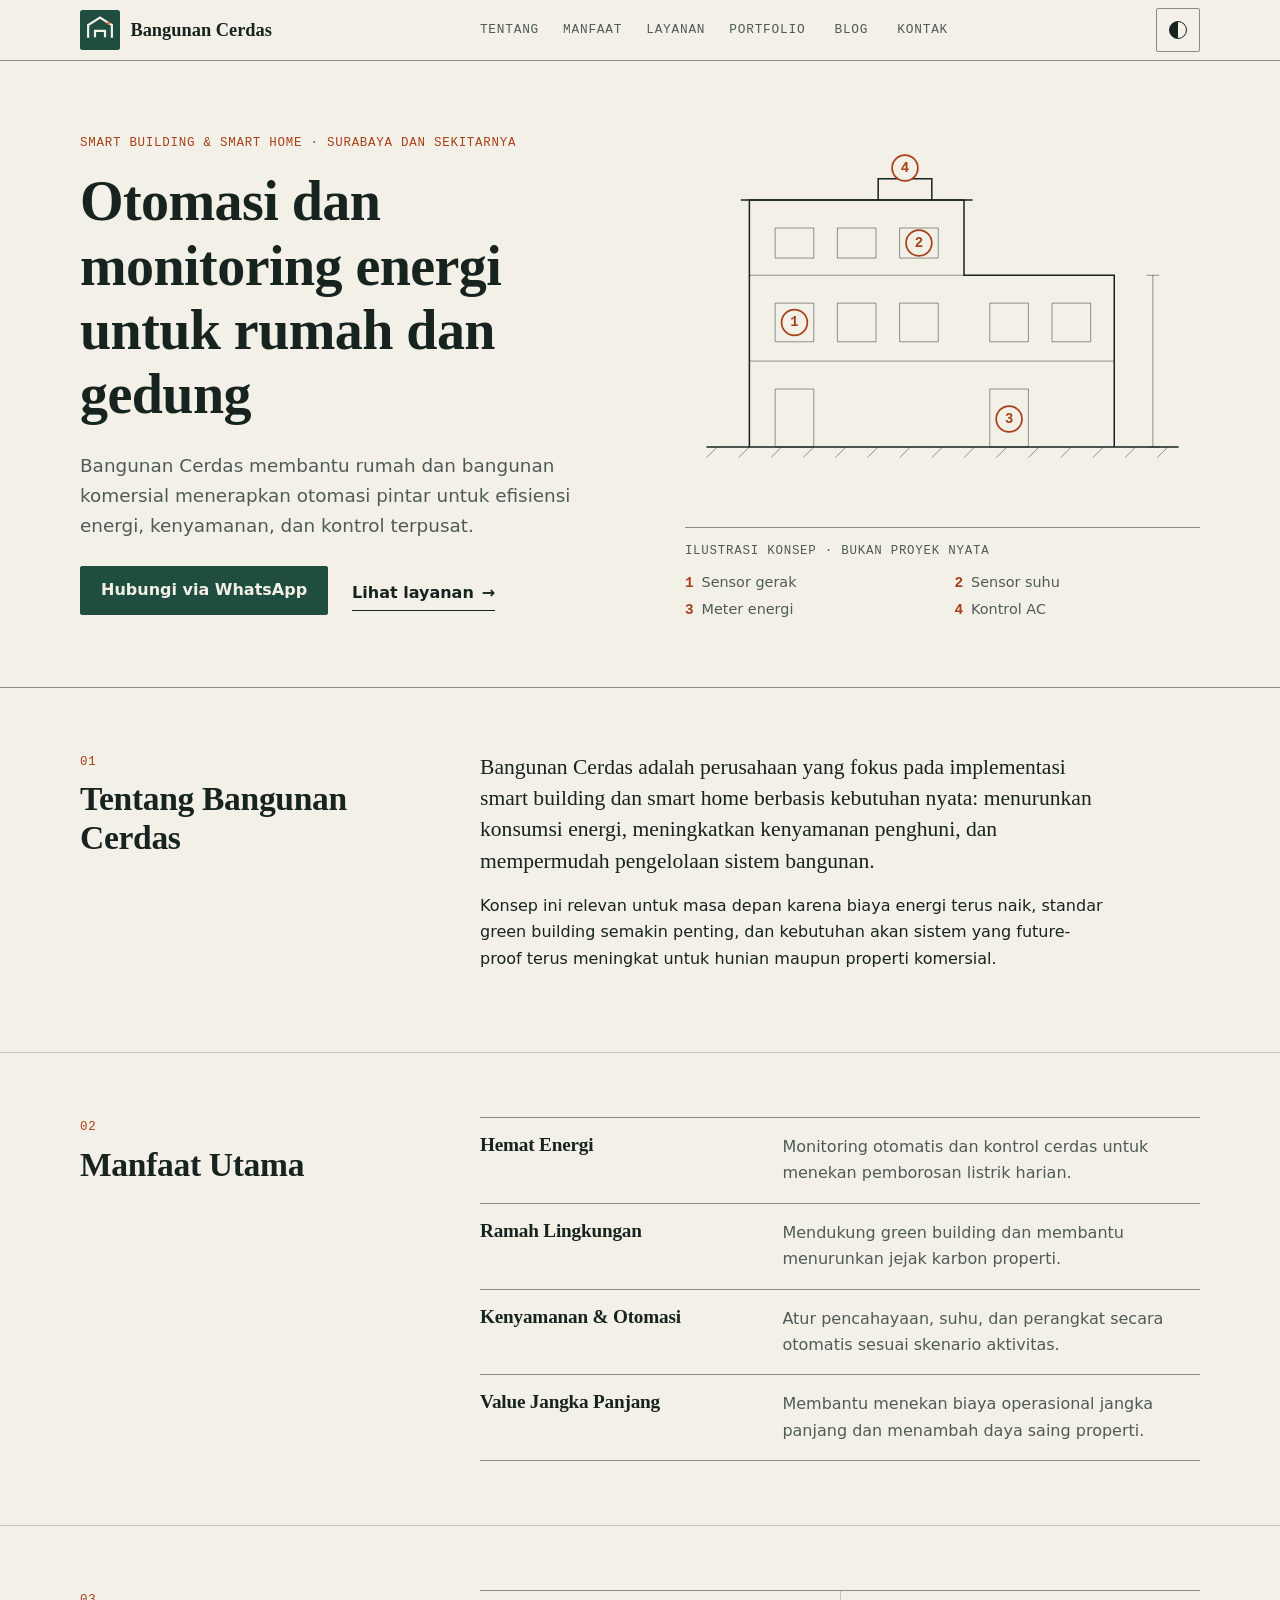
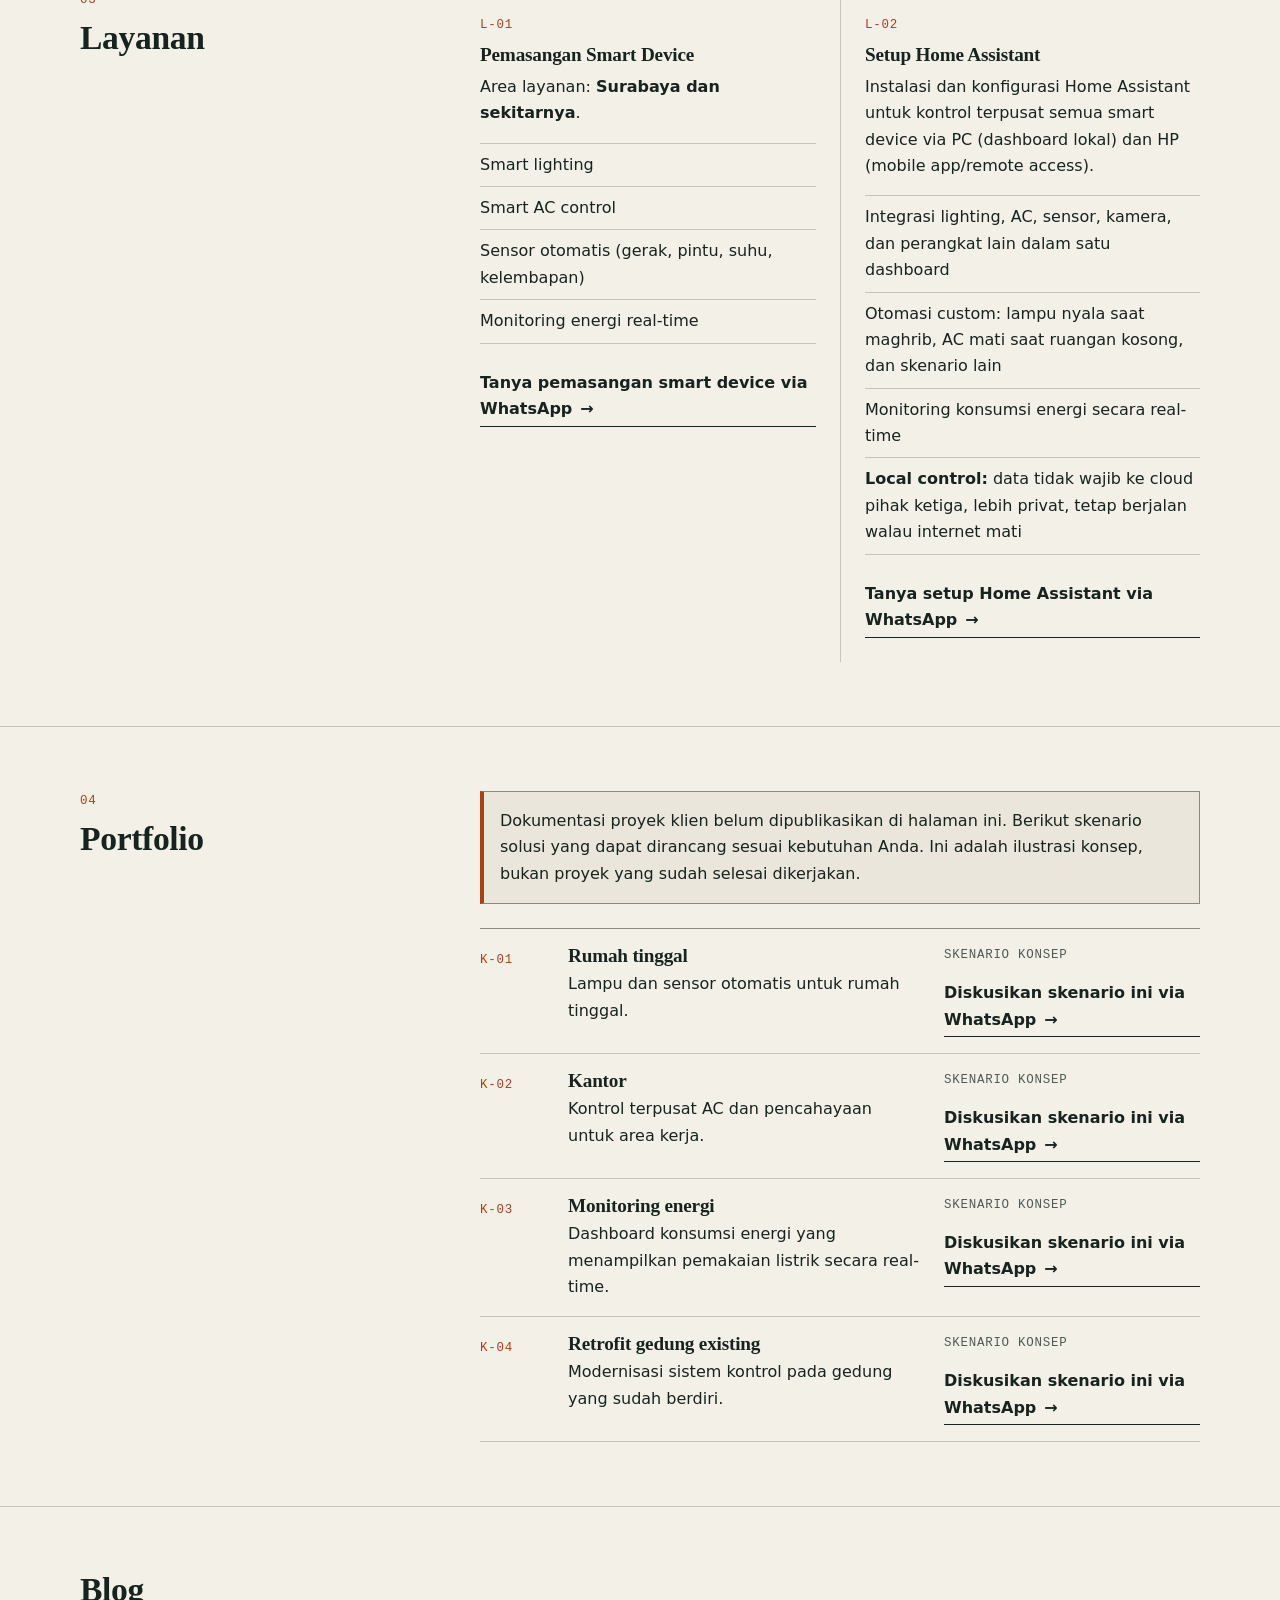
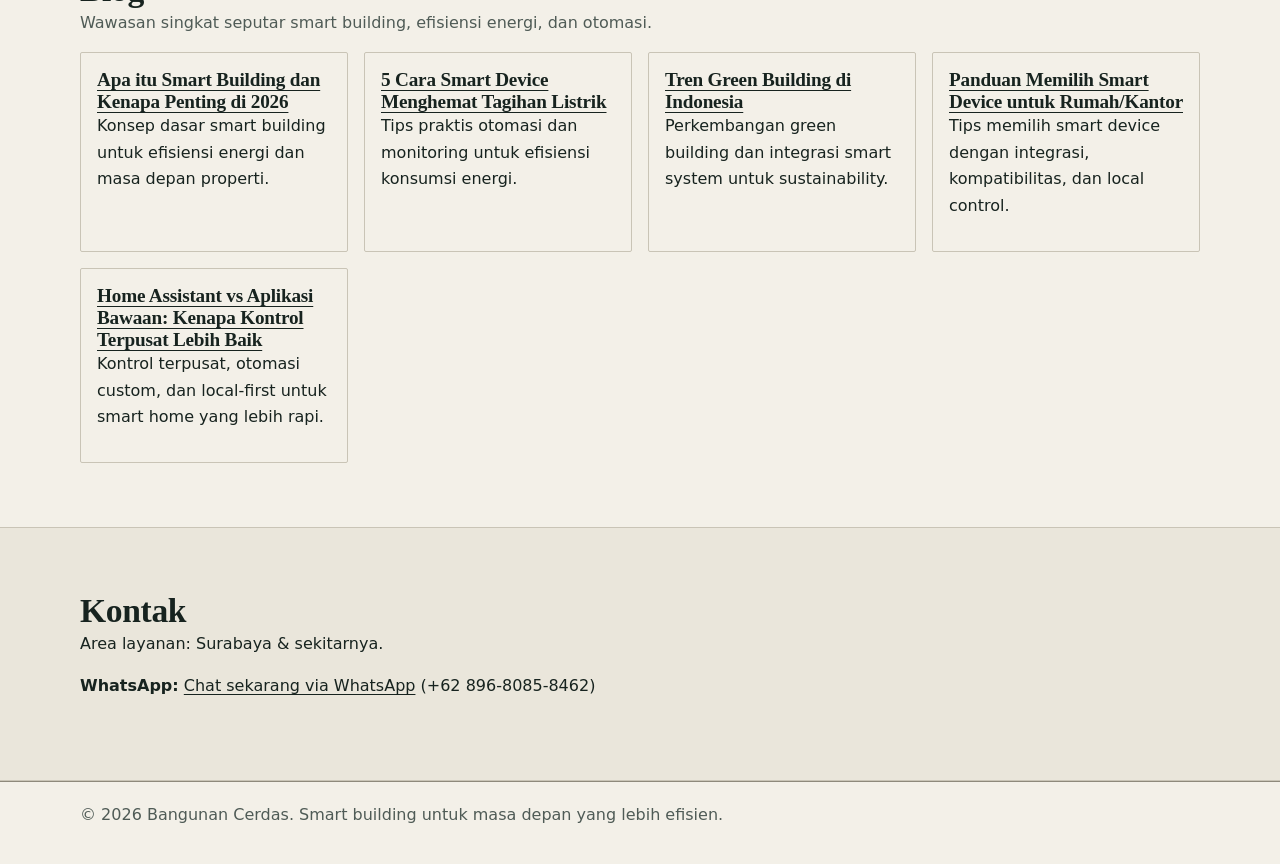
==== commit e1a79837: "feat: redesign about, benefits, services and portfolio sections Replace the uniform card grids with " ====
--- a/index.html
+++ b/index.html
@@ -124,88 +124,110 @@
     </section>
 
     <section id="tentang" class="section">
-      <div class="container">
-        <h2>Tentang Bangunan Cerdas</h2>
-        <p>Bangunan Cerdas adalah perusahaan yang fokus pada implementasi smart building dan smart home berbasis kebutuhan nyata: menurunkan konsumsi energi, meningkatkan kenyamanan penghuni, dan mempermudah pengelolaan sistem bangunan.</p>
-        <p>Konsep ini relevan untuk masa depan karena biaya energi terus naik, standar green building semakin penting, dan kebutuhan akan sistem yang future-proof terus meningkat untuk hunian maupun properti komersial.</p>
-      </div>
-    </section>
-
-    <section id="manfaat" class="section alt">
-      <div class="container">
-        <h2>Manfaat Utama</h2>
-        <div class="grid cards">
-          <article class="card"><h3>Hemat Energi</h3><p>Monitoring otomatis dan kontrol cerdas untuk menekan pemborosan listrik harian.</p></article>
-          <article class="card"><h3>Ramah Lingkungan</h3><p>Mendukung green building dan membantu menurunkan jejak karbon properti.</p></article>
-          <article class="card"><h3>Kenyamanan & Otomasi</h3><p>Atur pencahayaan, suhu, dan perangkat secara otomatis sesuai skenario aktivitas.</p></article>
-          <article class="card"><h3>Value Jangka Panjang</h3><p>Membantu menekan biaya operasional jangka panjang dan menambah daya saing properti.</p></article>
+      <div class="container split">
+        <header class="section-head"><p class="label">01</p><h2>Tentang Bangunan Cerdas</h2></header>
+        <div class="section-body prose">
+          <p class="lead-in">Bangunan Cerdas adalah perusahaan yang fokus pada implementasi smart building dan smart home berbasis kebutuhan nyata: menurunkan konsumsi energi, meningkatkan kenyamanan penghuni, dan mempermudah pengelolaan sistem bangunan.</p>
+          <p>Konsep ini relevan untuk masa depan karena biaya energi terus naik, standar green building semakin penting, dan kebutuhan akan sistem yang future-proof terus meningkat untuk hunian maupun properti komersial.</p>
+        </div>
+      </div>
+    </section>
+
+    <section id="manfaat" class="section">
+      <div class="container split">
+        <header class="section-head"><p class="label">02</p><h2>Manfaat Utama</h2></header>
+        <div class="section-body rows">
+          <article class="row"><h3>Hemat Energi</h3><p>Monitoring otomatis dan kontrol cerdas untuk menekan pemborosan listrik harian.</p></article>
+          <article class="row"><h3>Ramah Lingkungan</h3><p>Mendukung green building dan membantu menurunkan jejak karbon properti.</p></article>
+          <article class="row"><h3>Kenyamanan &amp; Otomasi</h3><p>Atur pencahayaan, suhu, dan perangkat secara otomatis sesuai skenario aktivitas.</p></article>
+          <article class="row"><h3>Value Jangka Panjang</h3><p>Membantu menekan biaya operasional jangka panjang dan menambah daya saing properti.</p></article>
         </div>
       </div>
     </section>
 
     <section id="layanan" class="section">
-      <div class="container">
-        <h2>Layanan</h2>
-        <div class="grid two-col">
-          <article class="card">
+      <div class="container split">
+        <header class="section-head"><p class="label">03</p><h2>Layanan</h2></header>
+        <div class="section-body services">
+          <article class="service">
+            <p class="mono code">L-01</p>
             <h3>Pemasangan Smart Device</h3>
             <p>Area layanan: <strong>Surabaya dan sekitarnya</strong>.</p>
-            <ul>
+            <ul class="spec-list">
               <li>Smart lighting</li>
               <li>Smart AC control</li>
               <li>Sensor otomatis (gerak, pintu, suhu, kelembapan)</li>
               <li>Monitoring energi real-time</li>
             </ul>
-            <p><a class="btn btn-outline" href="https://wa.me/6289680858462?text=Halo%20Bangunan%20Cerdas%2C%20saya%20ingin%20bertanya%20tentang%20layanan%20pemasangan%20smart%20device." target="_blank" rel="noopener noreferrer" aria-label="Tanya pemasangan smart device via WhatsApp" data-track="service_cta_click" data-cta-id="service-smart-device">Tanya pemasangan smart device via WhatsApp</a></p>
-          </article>
-          <article class="card">
+            <a class="link-arrow" href="https://wa.me/6289680858462?text=Halo%20Bangunan%20Cerdas%2C%20saya%20ingin%20bertanya%20tentang%20layanan%20pemasangan%20smart%20device." target="_blank" rel="noopener noreferrer" aria-label="Tanya pemasangan smart device via WhatsApp" data-track="service_cta_click" data-cta-id="service-smart-device">Tanya pemasangan smart device via WhatsApp</a>
+          </article>
+          <article class="service">
+            <p class="mono code">L-02</p>
             <h3>Setup Home Assistant</h3>
             <p>Instalasi dan konfigurasi Home Assistant untuk kontrol terpusat semua smart device via PC (dashboard lokal) dan HP (mobile app/remote access).</p>
-            <ul>
+            <ul class="spec-list">
               <li>Integrasi lighting, AC, sensor, kamera, dan perangkat lain dalam satu dashboard</li>
               <li>Otomasi custom: lampu nyala saat maghrib, AC mati saat ruangan kosong, dan skenario lain</li>
               <li>Monitoring konsumsi energi secara real-time</li>
               <li><strong>Local control:</strong> data tidak wajib ke cloud pihak ketiga, lebih privat, tetap berjalan walau internet mati</li>
             </ul>
-            <p><a class="btn btn-outline" href="https://wa.me/6289680858462?text=Halo%20Bangunan%20Cerdas%2C%20saya%20ingin%20bertanya%20tentang%20layanan%20setup%20Home%20Assistant." target="_blank" rel="noopener noreferrer" aria-label="Tanya setup Home Assistant via WhatsApp" data-track="service_cta_click" data-cta-id="service-home-assistant">Tanya setup Home Assistant via WhatsApp</a></p>
-          </article>
-        </div>
-      </div>
-    </section>
-
-    <section id="portfolio" class="section alt">
-      <div class="container">
-        <h2>Portfolio</h2>
-        <p class="lead-small">Dokumentasi proyek klien belum dipublikasikan di halaman ini. Berikut skenario solusi yang dapat dirancang sesuai kebutuhan Anda. Ini adalah ilustrasi konsep, bukan proyek yang sudah selesai dikerjakan.</p>
-        <div class="grid portfolio-grid">
-          <article class="portfolio-item" data-kind="concept">
-            <div class="portfolio-visual" aria-hidden="true">🏠</div>
-            <p class="badge">Skenario konsep</p>
-            <h3>Rumah tinggal</h3>
-            <p>Lampu dan sensor otomatis untuk rumah tinggal.</p>
-            <p><a class="btn btn-outline" href="https://wa.me/6289680858462?text=Halo%20Bangunan%20Cerdas%2C%20saya%20tertarik%20dengan%20skenario%20solusi%20rumah%20tinggal%3A%20lampu%20dan%20sensor%20otomatis." target="_blank" rel="noopener noreferrer" aria-label="Diskusikan skenario ini via WhatsApp: rumah tinggal" data-track="portfolio_click" data-cta-id="portfolio-rumah-tinggal">Diskusikan skenario ini via WhatsApp</a></p>
-          </article>
-          <article class="portfolio-item" data-kind="concept">
-            <div class="portfolio-visual" aria-hidden="true">🏢</div>
-            <p class="badge">Skenario konsep</p>
-            <h3>Kantor</h3>
-            <p>Kontrol terpusat AC dan pencahayaan untuk area kerja.</p>
-            <p><a class="btn btn-outline" href="https://wa.me/6289680858462?text=Halo%20Bangunan%20Cerdas%2C%20saya%20tertarik%20dengan%20skenario%20solusi%20kantor%3A%20kontrol%20AC%20dan%20pencahayaan%20terpusat." target="_blank" rel="noopener noreferrer" aria-label="Diskusikan skenario ini via WhatsApp: kantor" data-track="portfolio_click" data-cta-id="portfolio-kantor">Diskusikan skenario ini via WhatsApp</a></p>
-          </article>
-          <article class="portfolio-item" data-kind="concept">
-            <div class="portfolio-visual" aria-hidden="true">📊</div>
-            <p class="badge">Skenario konsep</p>
-            <h3>Monitoring energi</h3>
-            <p>Dashboard konsumsi energi yang menampilkan pemakaian listrik secara real-time.</p>
-            <p><a class="btn btn-outline" href="https://wa.me/6289680858462?text=Halo%20Bangunan%20Cerdas%2C%20saya%20tertarik%20dengan%20skenario%20solusi%20monitoring%20energi." target="_blank" rel="noopener noreferrer" aria-label="Diskusikan skenario ini via WhatsApp: monitoring energi" data-track="portfolio_click" data-cta-id="portfolio-monitoring-energi">Diskusikan skenario ini via WhatsApp</a></p>
-          </article>
-          <article class="portfolio-item" data-kind="concept">
-            <div class="portfolio-visual" aria-hidden="true">🔧</div>
-            <p class="badge">Skenario konsep</p>
-            <h3>Retrofit gedung existing</h3>
-            <p>Modernisasi sistem kontrol pada gedung yang sudah berdiri.</p>
-            <p><a class="btn btn-outline" href="https://wa.me/6289680858462?text=Halo%20Bangunan%20Cerdas%2C%20saya%20tertarik%20dengan%20skenario%20solusi%20retrofit%20sistem%20kontrol%20gedung%20existing." target="_blank" rel="noopener noreferrer" aria-label="Diskusikan skenario ini via WhatsApp: retrofit gedung" data-track="portfolio_click" data-cta-id="portfolio-retrofit">Diskusikan skenario ini via WhatsApp</a></p>
-          </article>
+            <a class="link-arrow" href="https://wa.me/6289680858462?text=Halo%20Bangunan%20Cerdas%2C%20saya%20ingin%20bertanya%20tentang%20layanan%20setup%20Home%20Assistant." target="_blank" rel="noopener noreferrer" aria-label="Tanya setup Home Assistant via WhatsApp" data-track="service_cta_click" data-cta-id="service-home-assistant">Tanya setup Home Assistant via WhatsApp</a>
+          </article>
+        </div>
+      </div>
+    </section>
+
+    <section id="portfolio" class="section">
+      <div class="container split">
+        <header class="section-head"><p class="label">04</p><h2>Portfolio</h2></header>
+        <div class="section-body">
+          <p class="notice">Dokumentasi proyek klien belum dipublikasikan di halaman ini. Berikut skenario solusi yang dapat dirancang sesuai kebutuhan Anda. Ini adalah ilustrasi konsep, bukan proyek yang sudah selesai dikerjakan.</p>
+          <div class="portfolio-list">
+          <article class="portfolio-item" data-kind="concept">
+            <p class="mono code">K-01</p>
+            <div class="row-main">
+              <h3>Rumah tinggal</h3>
+              <p>Lampu dan sensor otomatis untuk rumah tinggal.</p>
+            </div>
+            <div class="row-side">
+              <p class="label">Skenario konsep</p>
+              <a class="link-arrow" href="https://wa.me/6289680858462?text=Halo%20Bangunan%20Cerdas%2C%20saya%20tertarik%20dengan%20skenario%20solusi%20rumah%20tinggal%3A%20lampu%20dan%20sensor%20otomatis." target="_blank" rel="noopener noreferrer" aria-label="Diskusikan skenario ini via WhatsApp: rumah tinggal" data-track="portfolio_click" data-cta-id="portfolio-rumah-tinggal">Diskusikan skenario ini via WhatsApp</a>
+            </div>
+          </article>
+          <article class="portfolio-item" data-kind="concept">
+            <p class="mono code">K-02</p>
+            <div class="row-main">
+              <h3>Kantor</h3>
+              <p>Kontrol terpusat AC dan pencahayaan untuk area kerja.</p>
+            </div>
+            <div class="row-side">
+              <p class="label">Skenario konsep</p>
+              <a class="link-arrow" href="https://wa.me/6289680858462?text=Halo%20Bangunan%20Cerdas%2C%20saya%20tertarik%20dengan%20skenario%20solusi%20kantor%3A%20kontrol%20AC%20dan%20pencahayaan%20terpusat." target="_blank" rel="noopener noreferrer" aria-label="Diskusikan skenario ini via WhatsApp: kantor" data-track="portfolio_click" data-cta-id="portfolio-kantor">Diskusikan skenario ini via WhatsApp</a>
+            </div>
+          </article>
+          <article class="portfolio-item" data-kind="concept">
+            <p class="mono code">K-03</p>
+            <div class="row-main">
+              <h3>Monitoring energi</h3>
+              <p>Dashboard konsumsi energi yang menampilkan pemakaian listrik secara real-time.</p>
+            </div>
+            <div class="row-side">
+              <p class="label">Skenario konsep</p>
+              <a class="link-arrow" href="https://wa.me/6289680858462?text=Halo%20Bangunan%20Cerdas%2C%20saya%20tertarik%20dengan%20skenario%20solusi%20monitoring%20energi." target="_blank" rel="noopener noreferrer" aria-label="Diskusikan skenario ini via WhatsApp: monitoring energi" data-track="portfolio_click" data-cta-id="portfolio-monitoring-energi">Diskusikan skenario ini via WhatsApp</a>
+            </div>
+          </article>
+          <article class="portfolio-item" data-kind="concept">
+            <p class="mono code">K-04</p>
+            <div class="row-main">
+              <h3>Retrofit gedung existing</h3>
+              <p>Modernisasi sistem kontrol pada gedung yang sudah berdiri.</p>
+            </div>
+            <div class="row-side">
+              <p class="label">Skenario konsep</p>
+              <a class="link-arrow" href="https://wa.me/6289680858462?text=Halo%20Bangunan%20Cerdas%2C%20saya%20tertarik%20dengan%20skenario%20solusi%20retrofit%20sistem%20kontrol%20gedung%20existing." target="_blank" rel="noopener noreferrer" aria-label="Diskusikan skenario ini via WhatsApp: retrofit gedung" data-track="portfolio_click" data-cta-id="portfolio-retrofit">Diskusikan skenario ini via WhatsApp</a>
+            </div>
+          </article>
+          </div>
         </div>
       </div>
     </section>
--- a/styles.css
+++ b/styles.css
@@ -94,7 +94,7 @@
 .btn-primary:hover { background: transparent; color: var(--action); }
 .btn-outline { background: transparent; color: var(--ink); border-color: var(--rule-strong); }
 .btn-outline:hover { border-color: var(--accent); color: var(--accent); }
-.link-arrow { display: inline-flex; align-items: center; min-height: 44px; font-weight: 600; text-decoration: none; border-bottom: 1px solid currentColor; }
+.link-arrow { display: inline-block; padding: .65rem 0 .2rem; font-weight: 600; text-decoration: none; border-bottom: 1px solid currentColor; }
 .link-arrow::after { content: "→"; margin-left: .5rem; }
 .link-arrow:hover { color: var(--accent); }
 .cta-row { display: flex; gap: var(--space-4); flex-wrap: wrap; align-items: center; margin-top: var(--space-4); }
@@ -118,29 +118,59 @@
 .legend { list-style: none; margin: var(--space-2) 0 0; padding: 0; display: grid; grid-template-columns: repeat(2, minmax(0, 1fr)); gap: .15rem var(--space-4); font-size: .9rem; color: var(--muted); }
 .legend b { font-family: var(--font-mono); color: var(--accent); margin-right: .5rem; }
 
+/* ---------- ritme section: label + judul di kiri, isi di kanan ---------- */
+.section { padding: var(--space-6) 0; border-bottom: 1px solid var(--rule); }
+.split { display: grid; grid-template-columns: minmax(0, 4fr) minmax(0, 8fr); gap: var(--space-5); }
+.section-head { position: sticky; top: 5.5rem; align-self: start; }
+.section-head .label { margin: 0 0 var(--space-2); color: var(--accent); }
+.prose { max-width: 62ch; }
+.lead-in { font-family: var(--font-serif); font-size: 1.35rem; line-height: 1.45; }
+.rows .row { display: grid; grid-template-columns: minmax(0, 2fr) minmax(0, 3fr); gap: var(--space-4); padding: var(--space-3) 0; border-top: 1px solid var(--rule-strong); }
+.rows .row:last-child { border-bottom: 1px solid var(--rule-strong); }
+.rows h3, .rows p { margin: 0; }
+.rows p { color: var(--muted); }
+.services { display: grid; grid-template-columns: repeat(2, minmax(0, 1fr)); gap: 0; border-top: 1px solid var(--rule-strong); }
+.service { padding: var(--space-4) var(--space-4) var(--space-4) 0; }
+.service + .service { padding: var(--space-4) 0 var(--space-4) var(--space-4); border-left: 1px solid var(--rule); }
+.code { color: var(--accent); margin: 0 0 var(--space-2); }
+.service h3 { margin-bottom: var(--space-2); }
+.spec-list { list-style: none; margin: var(--space-3) 0; padding: 0; }
+.spec-list li { padding: .5rem 0; border-top: 1px solid var(--rule); }
+.spec-list li:last-child { border-bottom: 1px solid var(--rule); }
+.notice { margin: 0 0 var(--space-4); padding: var(--space-3); border: 1px solid var(--rule-strong); border-left: 4px solid var(--accent); background: var(--surface); }
+.portfolio-list { border-top: 1px solid var(--rule-strong); }
+.portfolio-item { display: grid; grid-template-columns: 4rem minmax(0, 1fr) minmax(0, 16rem); gap: var(--space-4); align-items: start; padding: var(--space-3) 0; border-bottom: 1px solid var(--rule); }
+.portfolio-item .code { margin: .3rem 0 0; }
+.portfolio-item h3 { margin-bottom: var(--space-1); }
+.portfolio-item p { margin: 0; }
+.portfolio-item .label { margin-bottom: var(--space-1); }
+.row-side { display: grid; justify-items: start; }
+
 /* ---------- bagian lama (didesain ulang pada tahap berikutnya) ---------- */
-.section { padding: var(--space-6) 0; }
 .section.alt { background: var(--surface); }
-.lead-small { color: var(--muted); }
+.site-footer { border-top: 1px solid var(--rule-strong); padding: 1.25rem 0; color: var(--muted); }
 .grid { display: grid; gap: 1rem; }
 .cards { grid-template-columns: repeat(auto-fit, minmax(220px, 1fr)); }
-.two-col { grid-template-columns: repeat(auto-fit, minmax(260px, 1fr)); }
-.portfolio-grid { grid-template-columns: repeat(auto-fit, minmax(230px, 1fr)); }
-.card, .portfolio-item { background: var(--paper); border: 1px solid var(--rule); border-radius: var(--radius); padding: 1rem; overflow-wrap: anywhere; }
-.portfolio-visual { display: none; }
-.badge { display: inline-block; margin: 0 0 .4rem; padding: .1rem .6rem; border: 1px solid var(--accent); color: var(--accent); font-size: .8rem; font-weight: 700; }
-.site-footer { border-top: 1px solid var(--rule-strong); padding: 1.25rem 0; color: var(--muted); }
+.card { background: var(--paper); border: 1px solid var(--rule); border-radius: var(--radius); padding: 1rem; overflow-wrap: anywhere; }
+.lead-small { color: var(--muted); }
 
 @media (max-width: 820px) {
   html { scroll-padding-top: 1rem; }
   .site-header { position: static; }
   .nav-wrap { flex-wrap: wrap; }
   nav { order: 3; width: 100%; }
-  nav ul { overflow-x: auto; gap: var(--space-2); padding-bottom: .25rem; }
+  nav ul { overflow-x: auto; gap: var(--space-2); padding-bottom: .25rem; scrollbar-width: thin; }
   nav a { white-space: nowrap; padding: 0 .5rem; }
   .hero { padding: var(--space-5) 0; }
   .hero-grid { grid-template-columns: minmax(0, 1fr); gap: var(--space-5); }
   .section { padding: var(--space-5) 0; }
+  .split { grid-template-columns: minmax(0, 1fr); gap: var(--space-3); }
+  .section-head { position: static; }
+  .rows .row { grid-template-columns: minmax(0, 1fr); gap: var(--space-1); }
+  .services { grid-template-columns: minmax(0, 1fr); }
+  .service, .service + .service { padding: var(--space-4) 0; border-left: 0; }
+  .service + .service { border-top: 1px solid var(--rule); }
+  .portfolio-item { grid-template-columns: minmax(0, 1fr); gap: var(--space-2); }
 }
 
 @media (prefers-reduced-motion: reduce) {
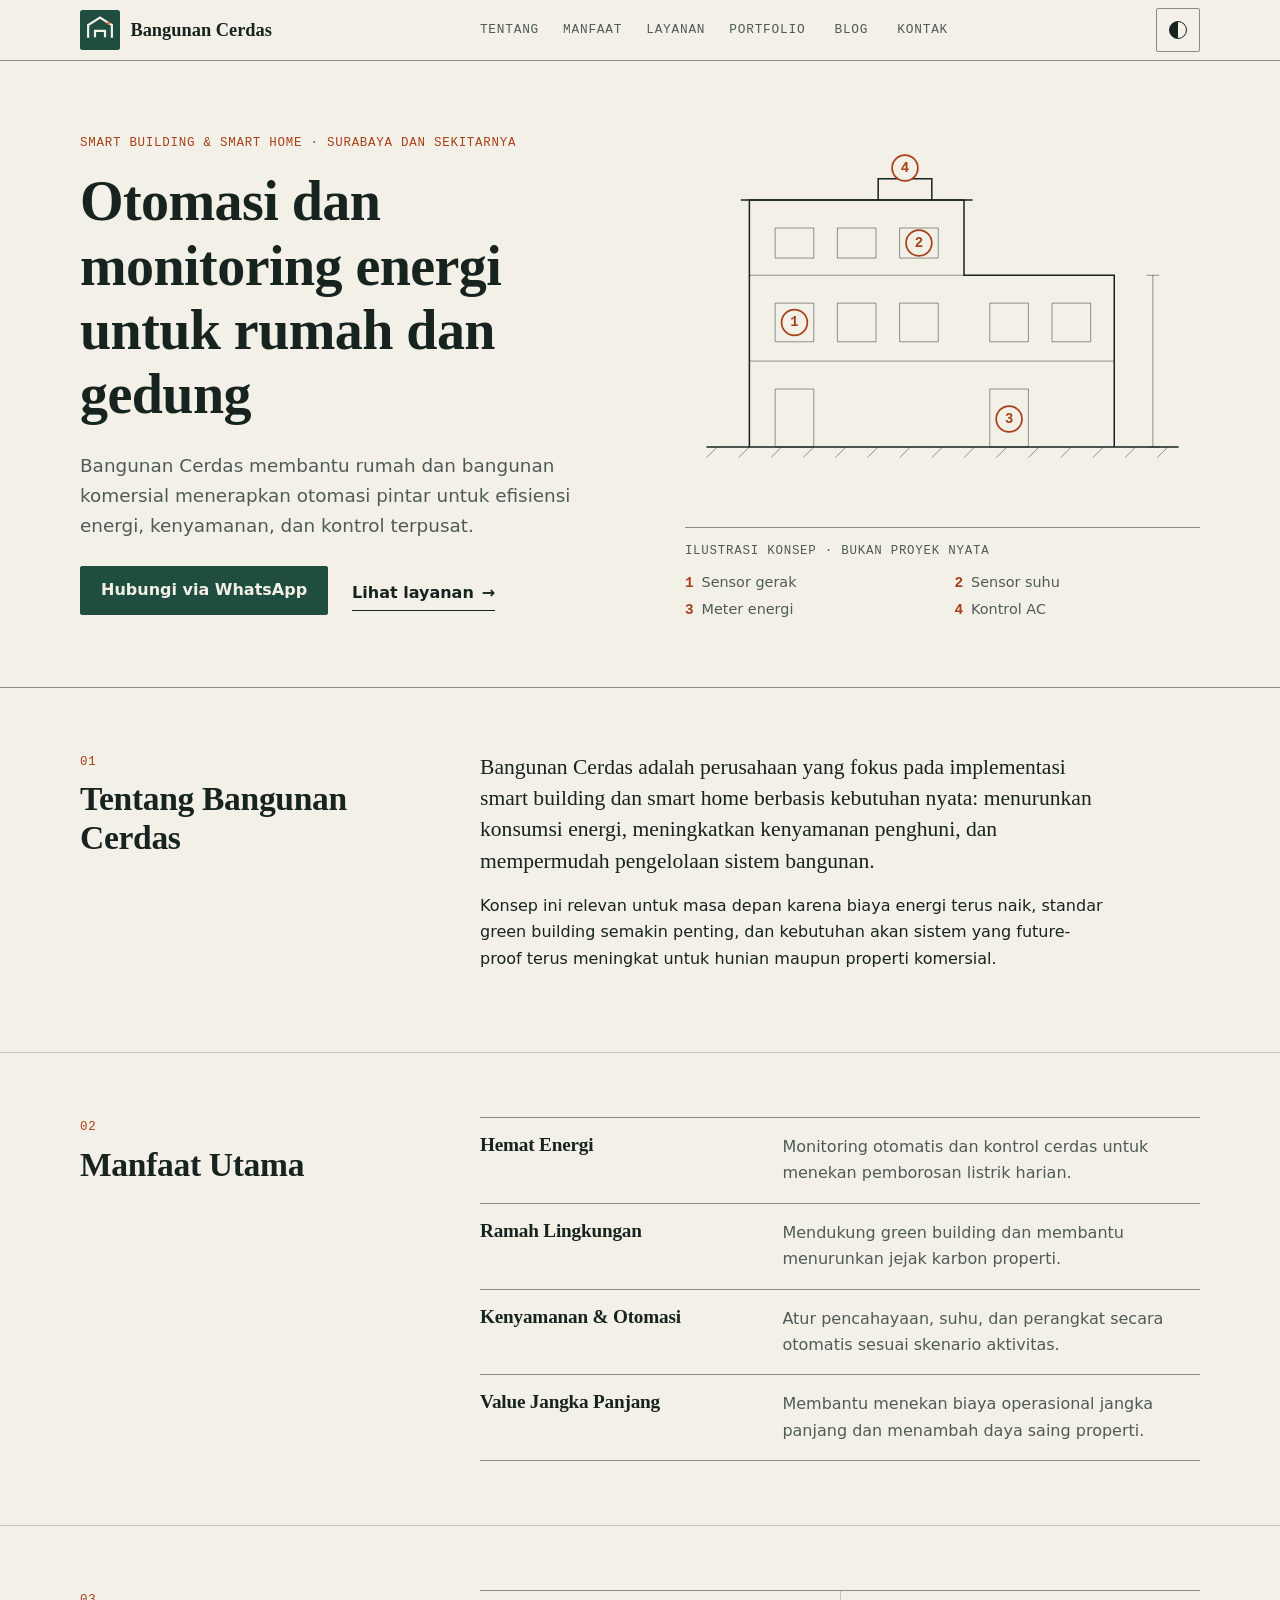
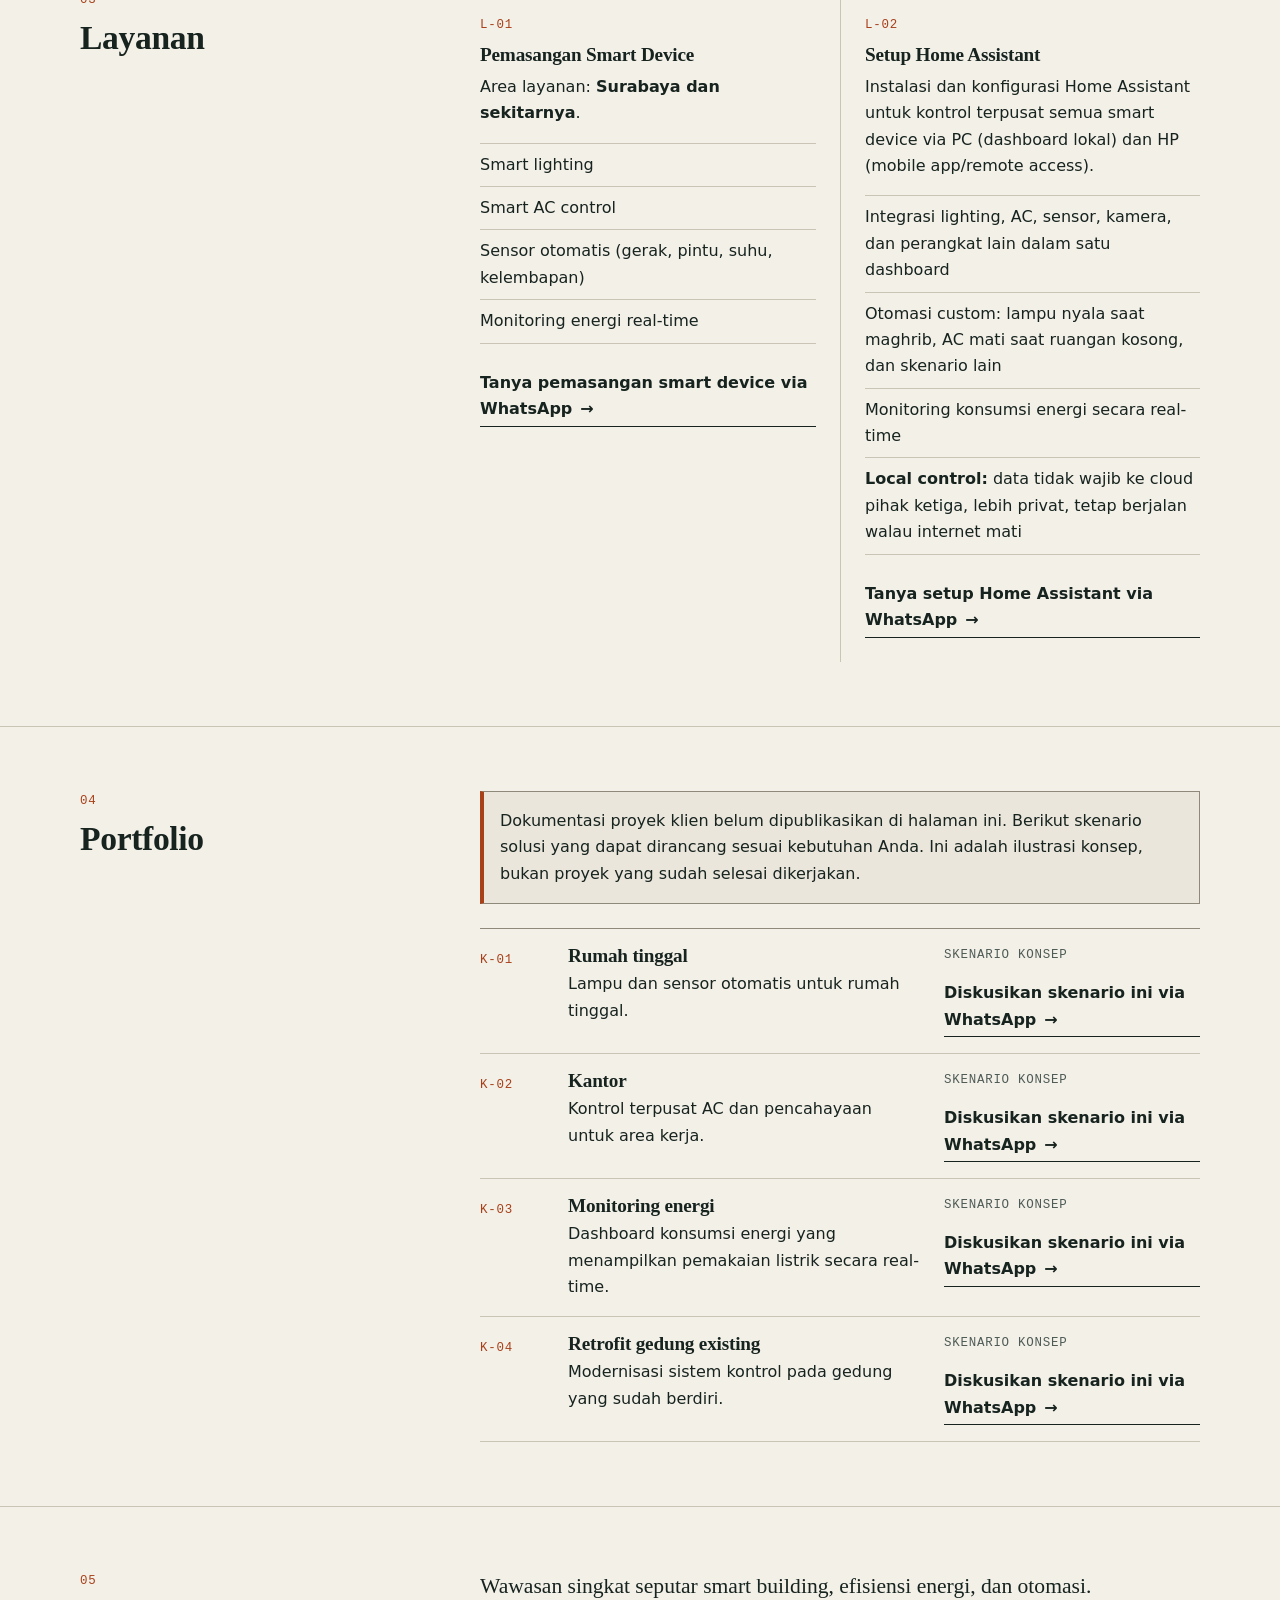
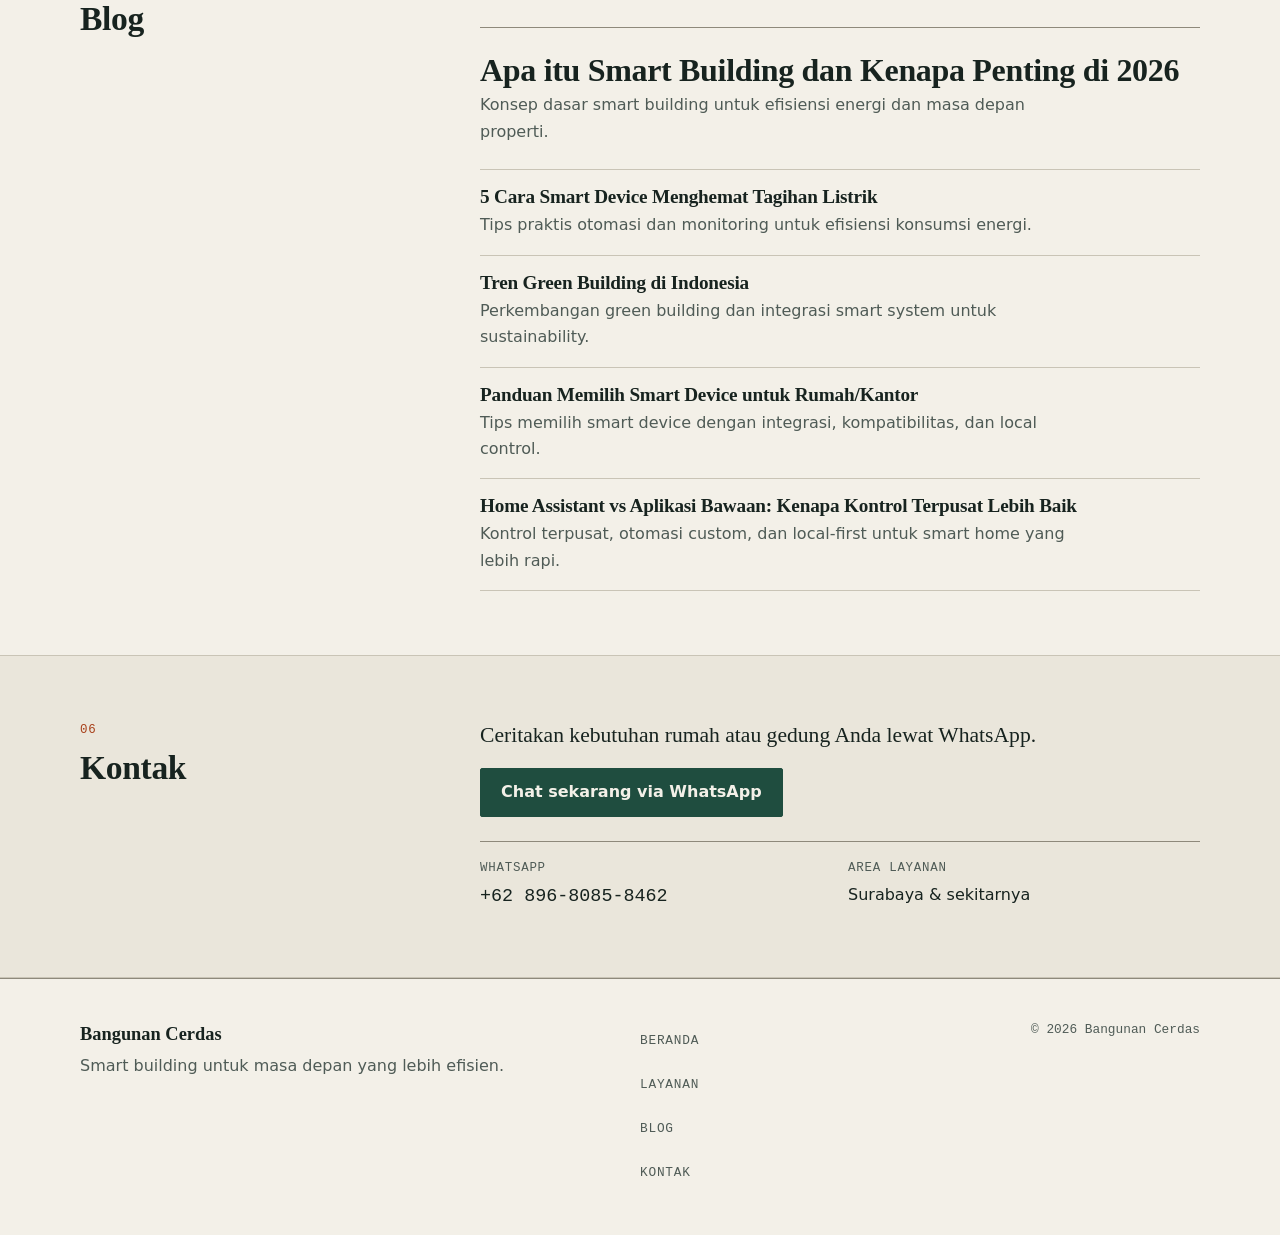
==== commit 3f70f4c6: "feat: redesign blog, contact, footer, article pages and 404 Editorial blog list with a featured firs" ====
--- a/index.html
+++ b/index.html
@@ -233,31 +233,51 @@
     </section>
 
     <section id="blog" class="section">
-      <div class="container">
-        <h2>Blog</h2>
-        <p class="lead-small">Wawasan singkat seputar smart building, efisiensi energi, dan otomasi.</p>
-        <div class="grid cards">
-          <article class="card"><h3><a href="/blog/apa-itu-smart-building-dan-kenapa-penting-di-2026.html">Apa itu Smart Building dan Kenapa Penting di 2026</a></h3><p>Konsep dasar smart building untuk efisiensi energi dan masa depan properti.</p></article>
-          <article class="card"><h3><a href="/blog/5-cara-smart-device-menghemat-tagihan-listrik.html">5 Cara Smart Device Menghemat Tagihan Listrik</a></h3><p>Tips praktis otomasi dan monitoring untuk efisiensi konsumsi energi.</p></article>
-          <article class="card"><h3><a href="/blog/tren-green-building-di-indonesia.html">Tren Green Building di Indonesia</a></h3><p>Perkembangan green building dan integrasi smart system untuk sustainability.</p></article>
-          <article class="card"><h3><a href="/blog/panduan-memilih-smart-device-untuk-rumah-kantor.html">Panduan Memilih Smart Device untuk Rumah/Kantor</a></h3><p>Tips memilih smart device dengan integrasi, kompatibilitas, dan local control.</p></article>
-          <article class="card"><h3><a href="/blog/home-assistant-vs-aplikasi-bawaan.html">Home Assistant vs Aplikasi Bawaan: Kenapa Kontrol Terpusat Lebih Baik</a></h3><p>Kontrol terpusat, otomasi custom, dan local-first untuk smart home yang lebih rapi.</p></article>
-        </div>
-      </div>
-    </section>
-
-    <section id="kontak" class="section alt">
-      <div class="container">
-        <h2>Kontak</h2>
-        <p>Area layanan: Surabaya & sekitarnya.</p>
-        <p><strong>WhatsApp:</strong> <a href="https://wa.me/6289680858462?text=Halo%20Bangunan%20Cerdas%2C%20saya%20ingin%20berdiskusi%20tentang%20kebutuhan%20smart%20home%20atau%20smart%20building%20saya." target="_blank" rel="noopener noreferrer" aria-label="Chat sekarang via WhatsApp" data-track="whatsapp_click" data-cta-id="contact">Chat sekarang via WhatsApp</a> (+62 896-8085-8462)</p>
+      <div class="container split">
+        <header class="section-head"><p class="label">05</p><h2>Blog</h2></header>
+        <div class="section-body">
+          <p class="lead-in">Wawasan singkat seputar smart building, efisiensi energi, dan otomasi.</p>
+          <ol class="post-list">
+            <li class="post"><h3><a href="/blog/apa-itu-smart-building-dan-kenapa-penting-di-2026.html">Apa itu Smart Building dan Kenapa Penting di 2026</a></h3><p>Konsep dasar smart building untuk efisiensi energi dan masa depan properti.</p></li>
+            <li class="post"><h3><a href="/blog/5-cara-smart-device-menghemat-tagihan-listrik.html">5 Cara Smart Device Menghemat Tagihan Listrik</a></h3><p>Tips praktis otomasi dan monitoring untuk efisiensi konsumsi energi.</p></li>
+            <li class="post"><h3><a href="/blog/tren-green-building-di-indonesia.html">Tren Green Building di Indonesia</a></h3><p>Perkembangan green building dan integrasi smart system untuk sustainability.</p></li>
+            <li class="post"><h3><a href="/blog/panduan-memilih-smart-device-untuk-rumah-kantor.html">Panduan Memilih Smart Device untuk Rumah/Kantor</a></h3><p>Tips memilih smart device dengan integrasi, kompatibilitas, dan local control.</p></li>
+            <li class="post"><h3><a href="/blog/home-assistant-vs-aplikasi-bawaan.html">Home Assistant vs Aplikasi Bawaan: Kenapa Kontrol Terpusat Lebih Baik</a></h3><p>Kontrol terpusat, otomasi custom, dan local-first untuk smart home yang lebih rapi.</p></li>
+          </ol>
+        </div>
+      </div>
+    </section>
+
+    <section id="kontak" class="section contact">
+      <div class="container split">
+        <header class="section-head"><p class="label">06</p><h2>Kontak</h2></header>
+        <div class="section-body">
+          <p class="lead-in">Ceritakan kebutuhan rumah atau gedung Anda lewat WhatsApp.</p>
+          <p><a class="btn btn-primary" href="https://wa.me/6289680858462?text=Halo%20Bangunan%20Cerdas%2C%20saya%20ingin%20berdiskusi%20tentang%20kebutuhan%20smart%20home%20atau%20smart%20building%20saya." target="_blank" rel="noopener noreferrer" aria-label="Chat sekarang via WhatsApp" data-track="whatsapp_click" data-cta-id="contact">Chat sekarang via WhatsApp</a></p>
+          <dl class="facts">
+            <div><dt class="label">WhatsApp</dt><dd class="mono-num">+62 896-8085-8462</dd></div>
+            <div><dt class="label">Area layanan</dt><dd>Surabaya &amp; sekitarnya</dd></div>
+          </dl>
+        </div>
       </div>
     </section>
   </main>
 
   <footer class="site-footer">
-    <div class="container">
-      <p>© <span id="year"></span> Bangunan Cerdas. Smart building untuk masa depan yang lebih efisien.</p>
+    <div class="container footer-grid">
+      <div>
+        <p class="footer-brand">Bangunan Cerdas</p>
+        <p class="muted">Smart building untuk masa depan yang lebih efisien.</p>
+      </div>
+      <nav aria-label="Navigasi footer">
+        <ul>
+          <li><a href="/">Beranda</a></li>
+          <li><a href="/#layanan">Layanan</a></li>
+          <li><a href="/#blog">Blog</a></li>
+          <li><a href="/#kontak">Kontak</a></li>
+        </ul>
+      </nav>
+      <p class="muted copy">© <span id="year"></span> Bangunan Cerdas</p>
     </div>
   </footer>
 
--- a/styles.css
+++ b/styles.css
@@ -146,20 +146,53 @@
 .portfolio-item .label { margin-bottom: var(--space-1); }
 .row-side { display: grid; justify-items: start; }
 
-/* ---------- bagian lama (didesain ulang pada tahap berikutnya) ---------- */
-.section.alt { background: var(--surface); }
-.site-footer { border-top: 1px solid var(--rule-strong); padding: 1.25rem 0; color: var(--muted); }
-.grid { display: grid; gap: 1rem; }
-.cards { grid-template-columns: repeat(auto-fit, minmax(220px, 1fr)); }
-.card { background: var(--paper); border: 1px solid var(--rule); border-radius: var(--radius); padding: 1rem; overflow-wrap: anywhere; }
-.lead-small { color: var(--muted); }
+/* ---------- blog (beranda) ---------- */
+.post-list { list-style: none; margin: var(--space-4) 0 0; padding: 0; border-top: 1px solid var(--rule-strong); }
+.post { padding: var(--space-3) 0; border-bottom: 1px solid var(--rule); }
+.post h3 { margin-bottom: var(--space-1); }
+.post h3 a { text-decoration: none; }
+.post h3 a:hover { text-decoration: underline; }
+.post p { margin: 0; color: var(--muted); max-width: 60ch; }
+.post:first-child { padding: var(--space-4) 0; }
+.post:first-child h3 { font-size: clamp(1.5rem, 3vw, 2rem); }
+
+/* ---------- kontak ---------- */
+.contact { background: var(--surface); }
+.facts { display: grid; grid-template-columns: repeat(auto-fit, minmax(14rem, 1fr)); gap: var(--space-3); margin: var(--space-4) 0 0; padding-top: var(--space-3); border-top: 1px solid var(--rule-strong); }
+.facts dt { margin-bottom: var(--space-1); }
+.facts dd { margin: 0; }
+.mono-num { font-family: var(--font-mono); font-size: 1.15rem; }
+
+/* ---------- artikel & 404 ---------- */
+.article { max-width: 44rem; }
+.article h1 { margin-bottom: var(--space-4); }
+.article p, .article li { font-size: 1.1rem; }
+.article ol { padding-left: 1.4rem; }
+.article ol li { padding: .35rem 0 .35rem .25rem; }
+.article ol li::marker { font-family: var(--font-mono); color: var(--accent); }
+.article-more, .article-cta { margin-top: var(--space-5); padding-top: var(--space-3); border-top: 1px solid var(--rule-strong); }
+.article-more h2, .article-cta h2 { font-size: 1.3rem; margin-bottom: var(--space-2); }
+.article-more .spec-list li { font-size: 1rem; }
+.article-more a { text-decoration: none; font-weight: 600; }
+.article-more a:hover { text-decoration: underline; }
+.notfound { max-width: 40rem; padding: var(--space-5) 0; }
+.notfound h1 { margin-bottom: var(--space-3); }
+
+/* ---------- footer ---------- */
+.site-footer { border-top: 1px solid var(--rule-strong); padding: var(--space-5) 0; }
+.footer-grid { display: grid; grid-template-columns: minmax(0, 2fr) minmax(0, 1fr) minmax(0, 1fr); gap: var(--space-4); align-items: start; }
+.footer-brand { font-family: var(--font-serif); font-size: 1.15rem; font-weight: 700; margin: 0 0 var(--space-1); }
+.muted { color: var(--muted); margin: 0; }
+.site-footer nav ul { flex-direction: column; gap: 0; }
+.site-footer nav a { justify-content: flex-start; }
+.copy { font-family: var(--font-mono); font-size: .8rem; text-align: right; }
 
 @media (max-width: 820px) {
   html { scroll-padding-top: 1rem; }
   .site-header { position: static; }
   .nav-wrap { flex-wrap: wrap; }
-  nav { order: 3; width: 100%; }
-  nav ul { overflow-x: auto; gap: var(--space-2); padding-bottom: .25rem; scrollbar-width: thin; }
+  .site-header nav { order: 3; width: 100%; }
+  .site-header nav ul { overflow-x: auto; gap: var(--space-2); padding-bottom: .25rem; scrollbar-width: thin; }
   nav a { white-space: nowrap; padding: 0 .5rem; }
   .hero { padding: var(--space-5) 0; }
   .hero-grid { grid-template-columns: minmax(0, 1fr); gap: var(--space-5); }
@@ -171,6 +204,8 @@
   .service, .service + .service { padding: var(--space-4) 0; border-left: 0; }
   .service + .service { border-top: 1px solid var(--rule); }
   .portfolio-item { grid-template-columns: minmax(0, 1fr); gap: var(--space-2); }
+  .footer-grid { grid-template-columns: minmax(0, 1fr); }
+  .copy { text-align: left; }
 }
 
 @media (prefers-reduced-motion: reduce) {
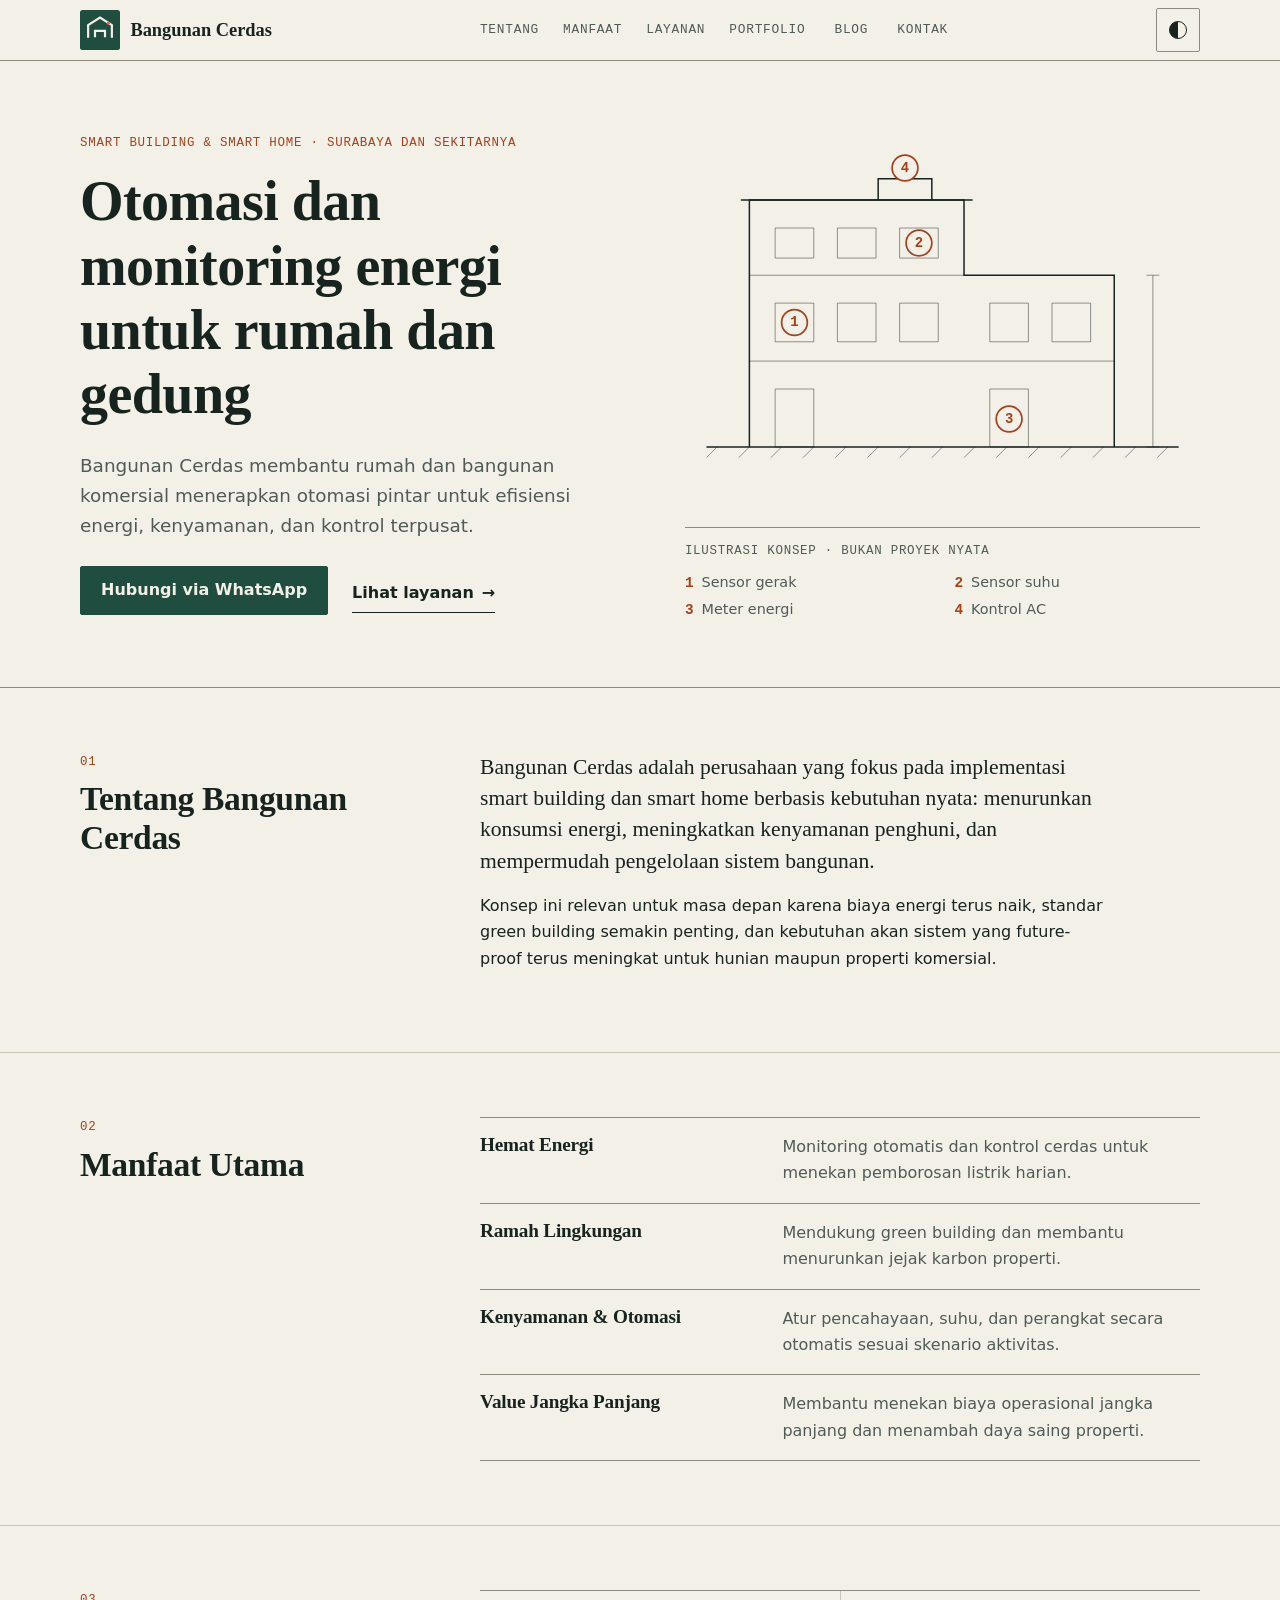
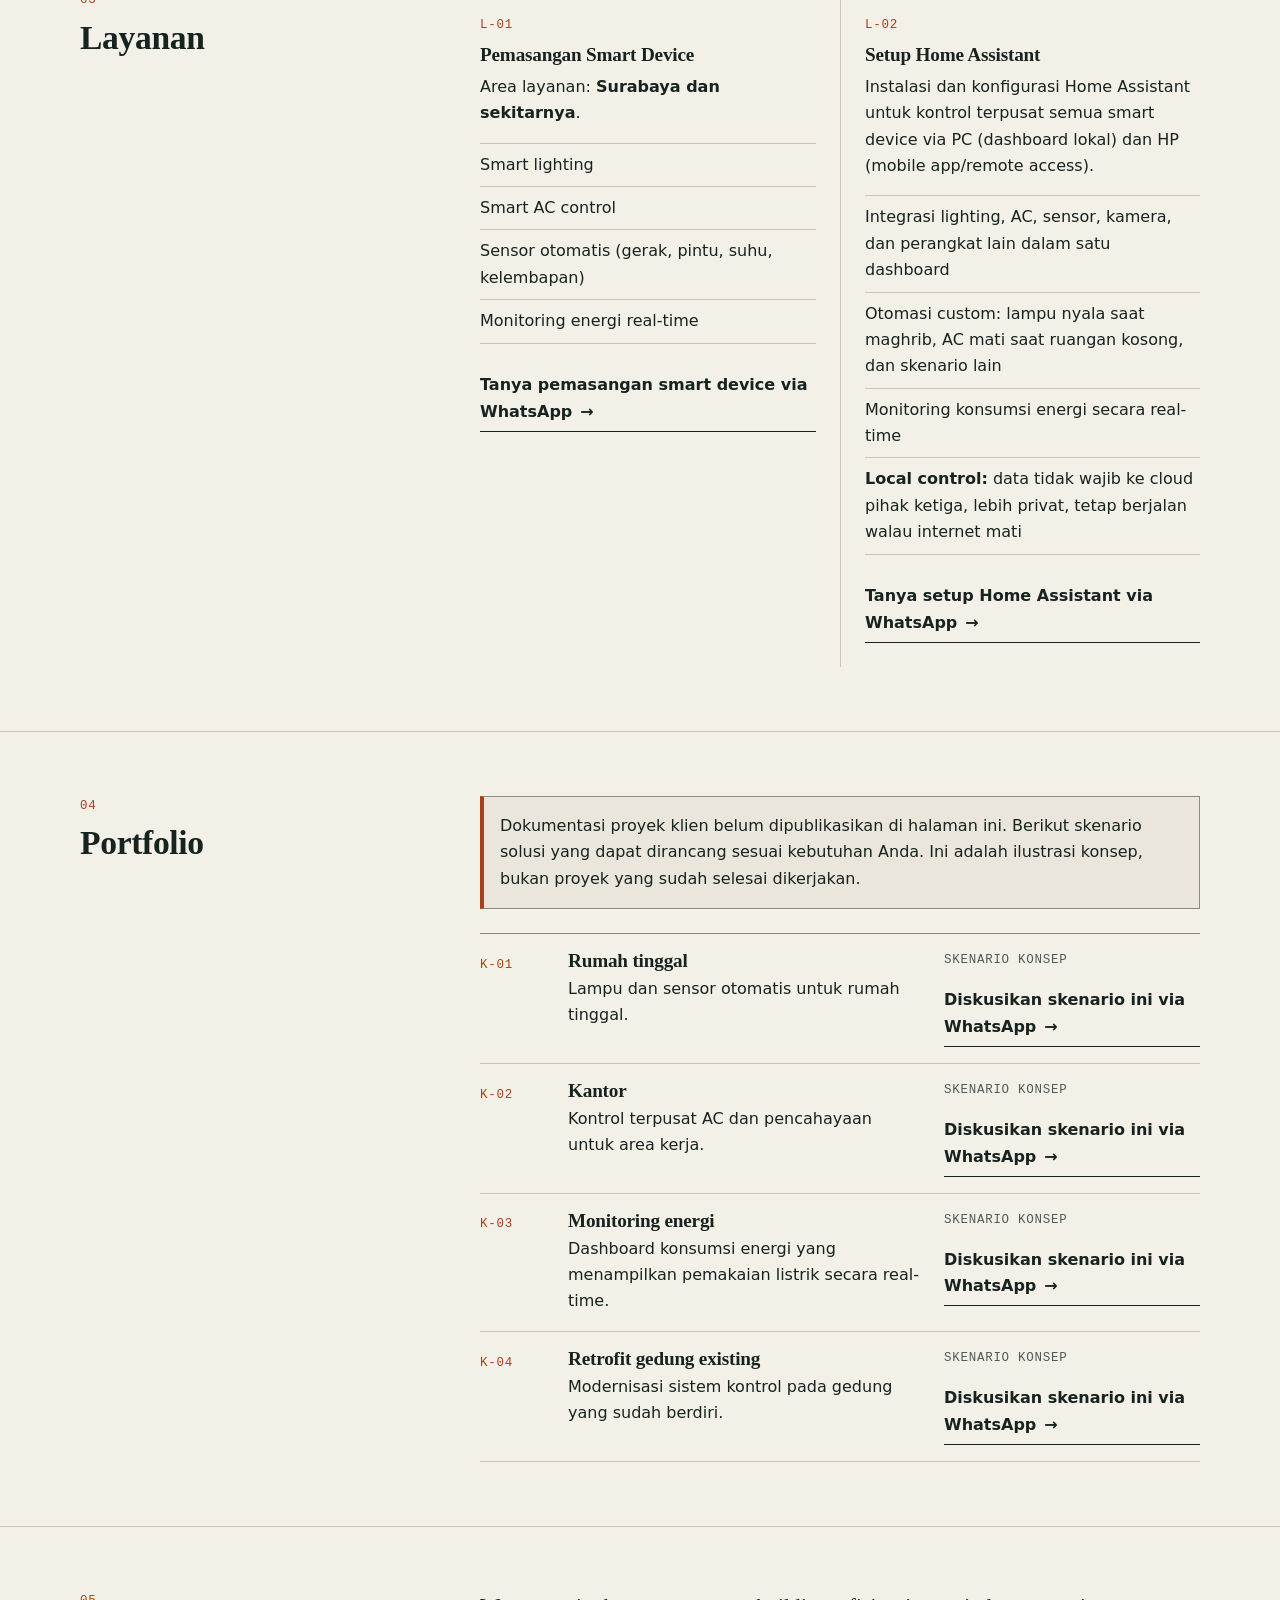
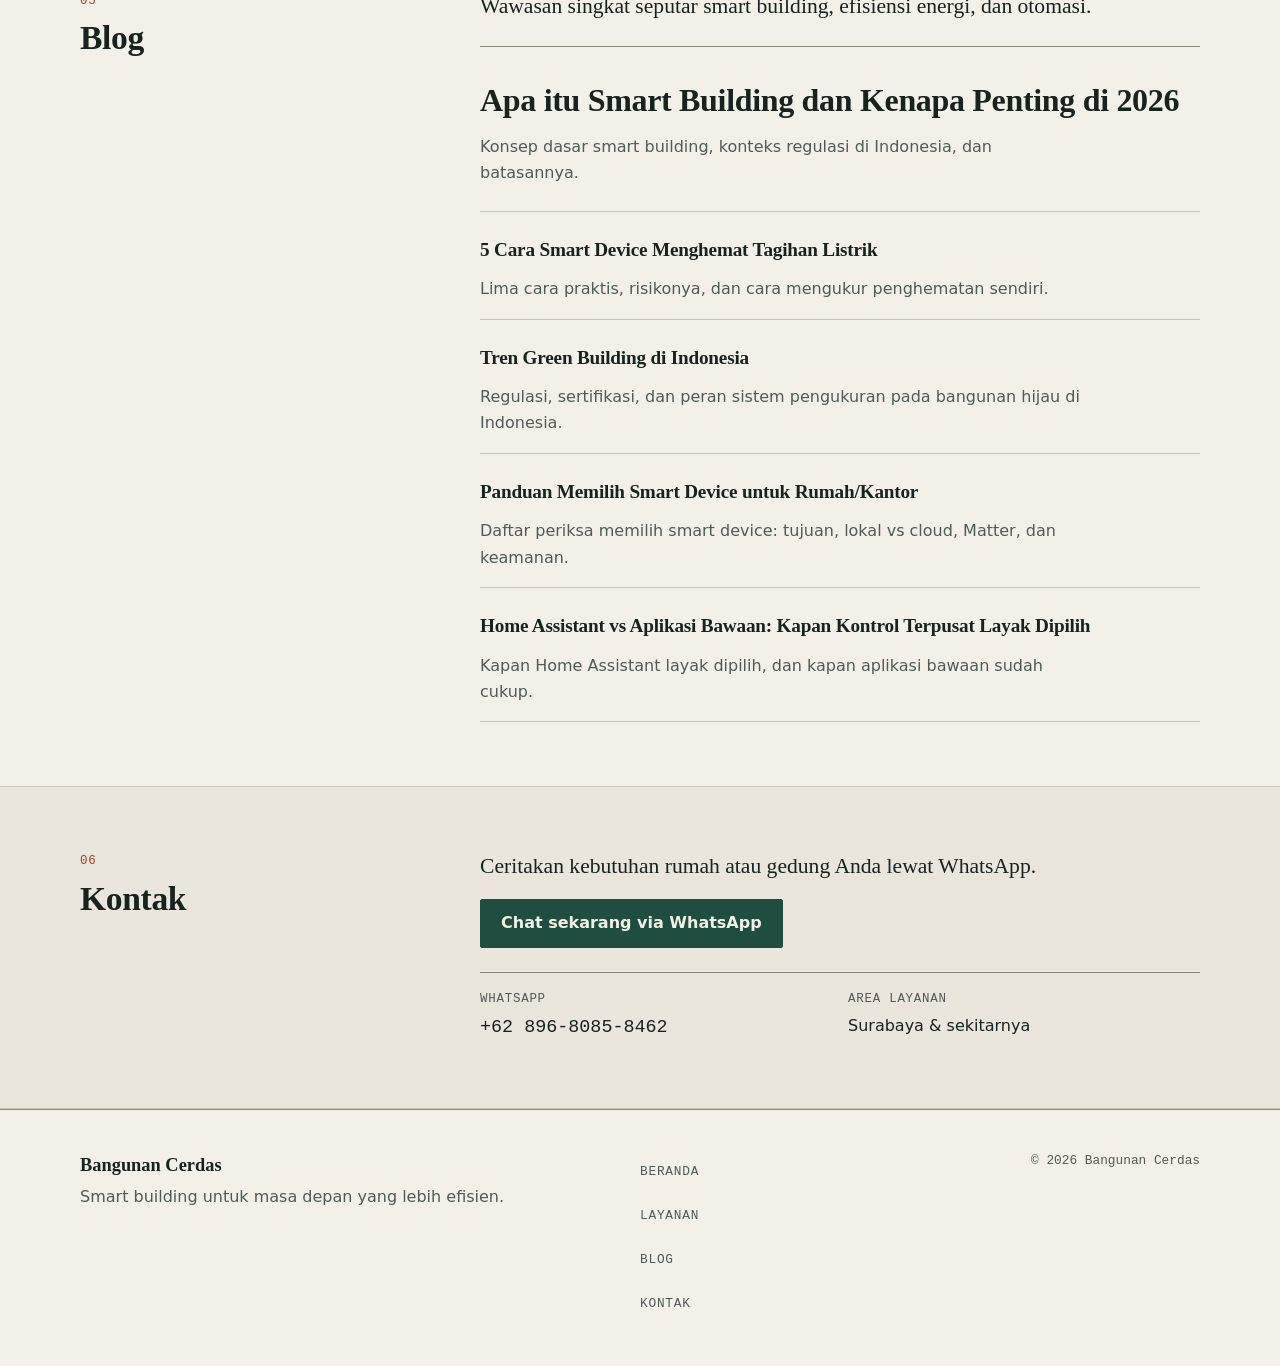
==== commit 06bbe4bf: "content: rebalance Home Assistant comparison and refresh blog index Retitles to 'Kapan Kontrol Terpu" ====
--- a/index.html
+++ b/index.html
@@ -238,11 +238,11 @@
         <div class="section-body">
           <p class="lead-in">Wawasan singkat seputar smart building, efisiensi energi, dan otomasi.</p>
           <ol class="post-list">
-            <li class="post"><h3><a href="/blog/apa-itu-smart-building-dan-kenapa-penting-di-2026.html">Apa itu Smart Building dan Kenapa Penting di 2026</a></h3><p>Konsep dasar smart building untuk efisiensi energi dan masa depan properti.</p></li>
-            <li class="post"><h3><a href="/blog/5-cara-smart-device-menghemat-tagihan-listrik.html">5 Cara Smart Device Menghemat Tagihan Listrik</a></h3><p>Tips praktis otomasi dan monitoring untuk efisiensi konsumsi energi.</p></li>
-            <li class="post"><h3><a href="/blog/tren-green-building-di-indonesia.html">Tren Green Building di Indonesia</a></h3><p>Perkembangan green building dan integrasi smart system untuk sustainability.</p></li>
-            <li class="post"><h3><a href="/blog/panduan-memilih-smart-device-untuk-rumah-kantor.html">Panduan Memilih Smart Device untuk Rumah/Kantor</a></h3><p>Tips memilih smart device dengan integrasi, kompatibilitas, dan local control.</p></li>
-            <li class="post"><h3><a href="/blog/home-assistant-vs-aplikasi-bawaan.html">Home Assistant vs Aplikasi Bawaan: Kenapa Kontrol Terpusat Lebih Baik</a></h3><p>Kontrol terpusat, otomasi custom, dan local-first untuk smart home yang lebih rapi.</p></li>
+            <li class="post"><h3><a href="/blog/apa-itu-smart-building-dan-kenapa-penting-di-2026.html">Apa itu Smart Building dan Kenapa Penting di 2026</a></h3><p>Konsep dasar smart building, konteks regulasi di Indonesia, dan batasannya.</p></li>
+            <li class="post"><h3><a href="/blog/5-cara-smart-device-menghemat-tagihan-listrik.html">5 Cara Smart Device Menghemat Tagihan Listrik</a></h3><p>Lima cara praktis, risikonya, dan cara mengukur penghematan sendiri.</p></li>
+            <li class="post"><h3><a href="/blog/tren-green-building-di-indonesia.html">Tren Green Building di Indonesia</a></h3><p>Regulasi, sertifikasi, dan peran sistem pengukuran pada bangunan hijau di Indonesia.</p></li>
+            <li class="post"><h3><a href="/blog/panduan-memilih-smart-device-untuk-rumah-kantor.html">Panduan Memilih Smart Device untuk Rumah/Kantor</a></h3><p>Daftar periksa memilih smart device: tujuan, lokal vs cloud, Matter, dan keamanan.</p></li>
+            <li class="post"><h3><a href="/blog/home-assistant-vs-aplikasi-bawaan.html">Home Assistant vs Aplikasi Bawaan: Kapan Kontrol Terpusat Layak Dipilih</a></h3><p>Kapan Home Assistant layak dipilih, dan kapan aplikasi bawaan sudah cukup.</p></li>
           </ol>
         </div>
       </div>
--- a/styles.css
+++ b/styles.css
@@ -94,7 +94,7 @@
 .btn-primary:hover { background: transparent; color: var(--action); }
 .btn-outline { background: transparent; color: var(--ink); border-color: var(--rule-strong); }
 .btn-outline:hover { border-color: var(--accent); color: var(--accent); }
-.link-arrow { display: inline-block; padding: .65rem 0 .2rem; font-weight: 600; text-decoration: none; border-bottom: 1px solid currentColor; }
+.link-arrow { display: inline-block; padding: .8rem 0 .35rem; font-weight: 600; text-decoration: none; border-bottom: 1px solid currentColor; }
 .link-arrow::after { content: "→"; margin-left: .5rem; }
 .link-arrow:hover { color: var(--accent); }
 .cta-row { display: flex; gap: var(--space-4); flex-wrap: wrap; align-items: center; margin-top: var(--space-4); }
@@ -150,7 +150,7 @@
 .post-list { list-style: none; margin: var(--space-4) 0 0; padding: 0; border-top: 1px solid var(--rule-strong); }
 .post { padding: var(--space-3) 0; border-bottom: 1px solid var(--rule); }
 .post h3 { margin-bottom: var(--space-1); }
-.post h3 a { text-decoration: none; }
+.post h3 a { display: inline-block; padding: .7rem 0; text-decoration: none; }
 .post h3 a:hover { text-decoration: underline; }
 .post p { margin: 0; color: var(--muted); max-width: 60ch; }
 .post:first-child { padding: var(--space-4) 0; }
@@ -173,10 +173,32 @@
 .article-more, .article-cta { margin-top: var(--space-5); padding-top: var(--space-3); border-top: 1px solid var(--rule-strong); }
 .article-more h2, .article-cta h2 { font-size: 1.3rem; margin-bottom: var(--space-2); }
 .article-more .spec-list li { font-size: 1rem; }
-.article-more a { text-decoration: none; font-weight: 600; }
+.article-more a { display: inline-block; padding: .6rem 0; text-decoration: none; font-weight: 600; }
 .article-more a:hover { text-decoration: underline; }
 .notfound { max-width: 40rem; padding: var(--space-5) 0; }
 .notfound h1 { margin-bottom: var(--space-3); }
+
+/* ---------- pola konten artikel: ringkasan, contoh ilustratif, sitasi, referensi ---------- */
+.article h2 { margin: var(--space-5) 0 var(--space-2); font-size: 1.45rem; }
+.article h2:first-of-type { margin-top: var(--space-4); }
+.summary { padding-left: var(--space-3); border-left: 4px solid var(--accent); font-family: var(--font-serif); font-size: 1.2rem; line-height: 1.5; }
+.article ul { padding-left: 1.4rem; }
+.article li { padding: .2rem 0; }
+.disclosure { padding: var(--space-3); border: 1px solid var(--rule-strong); background: var(--surface); font-size: 1rem; }
+.illustrative { margin: var(--space-4) 0; padding: var(--space-3); border: 1px dashed var(--rule-strong); background: var(--surface); }
+.illustrative p { font-size: 1rem; }
+.illustrative > :last-child { margin-bottom: 0; }
+.illustrative .label { margin: 0 0 var(--space-2); color: var(--accent); }
+sup:has(> .cite) { line-height: 0; }
+.cite { font-family: var(--font-mono); font-size: .8em; text-decoration: none; color: var(--accent); padding: 0 .1em; }
+.cite:hover { text-decoration: underline; }
+.references { margin-top: var(--space-5); padding-top: var(--space-3); border-top: 1px solid var(--rule-strong); }
+.references h2 { margin-top: 0; }
+.references ol { padding-left: 1.6rem; font-size: .95rem; color: var(--muted); }
+.references li { padding: .35rem 0; overflow-wrap: anywhere; }
+.references li::marker { font-family: var(--font-mono); color: var(--accent); }
+.references li:target { outline: 2px solid var(--accent); outline-offset: 2px; }
+.references a { color: var(--ink); }
 
 /* ---------- footer ---------- */
 .site-footer { border-top: 1px solid var(--rule-strong); padding: var(--space-5) 0; }
